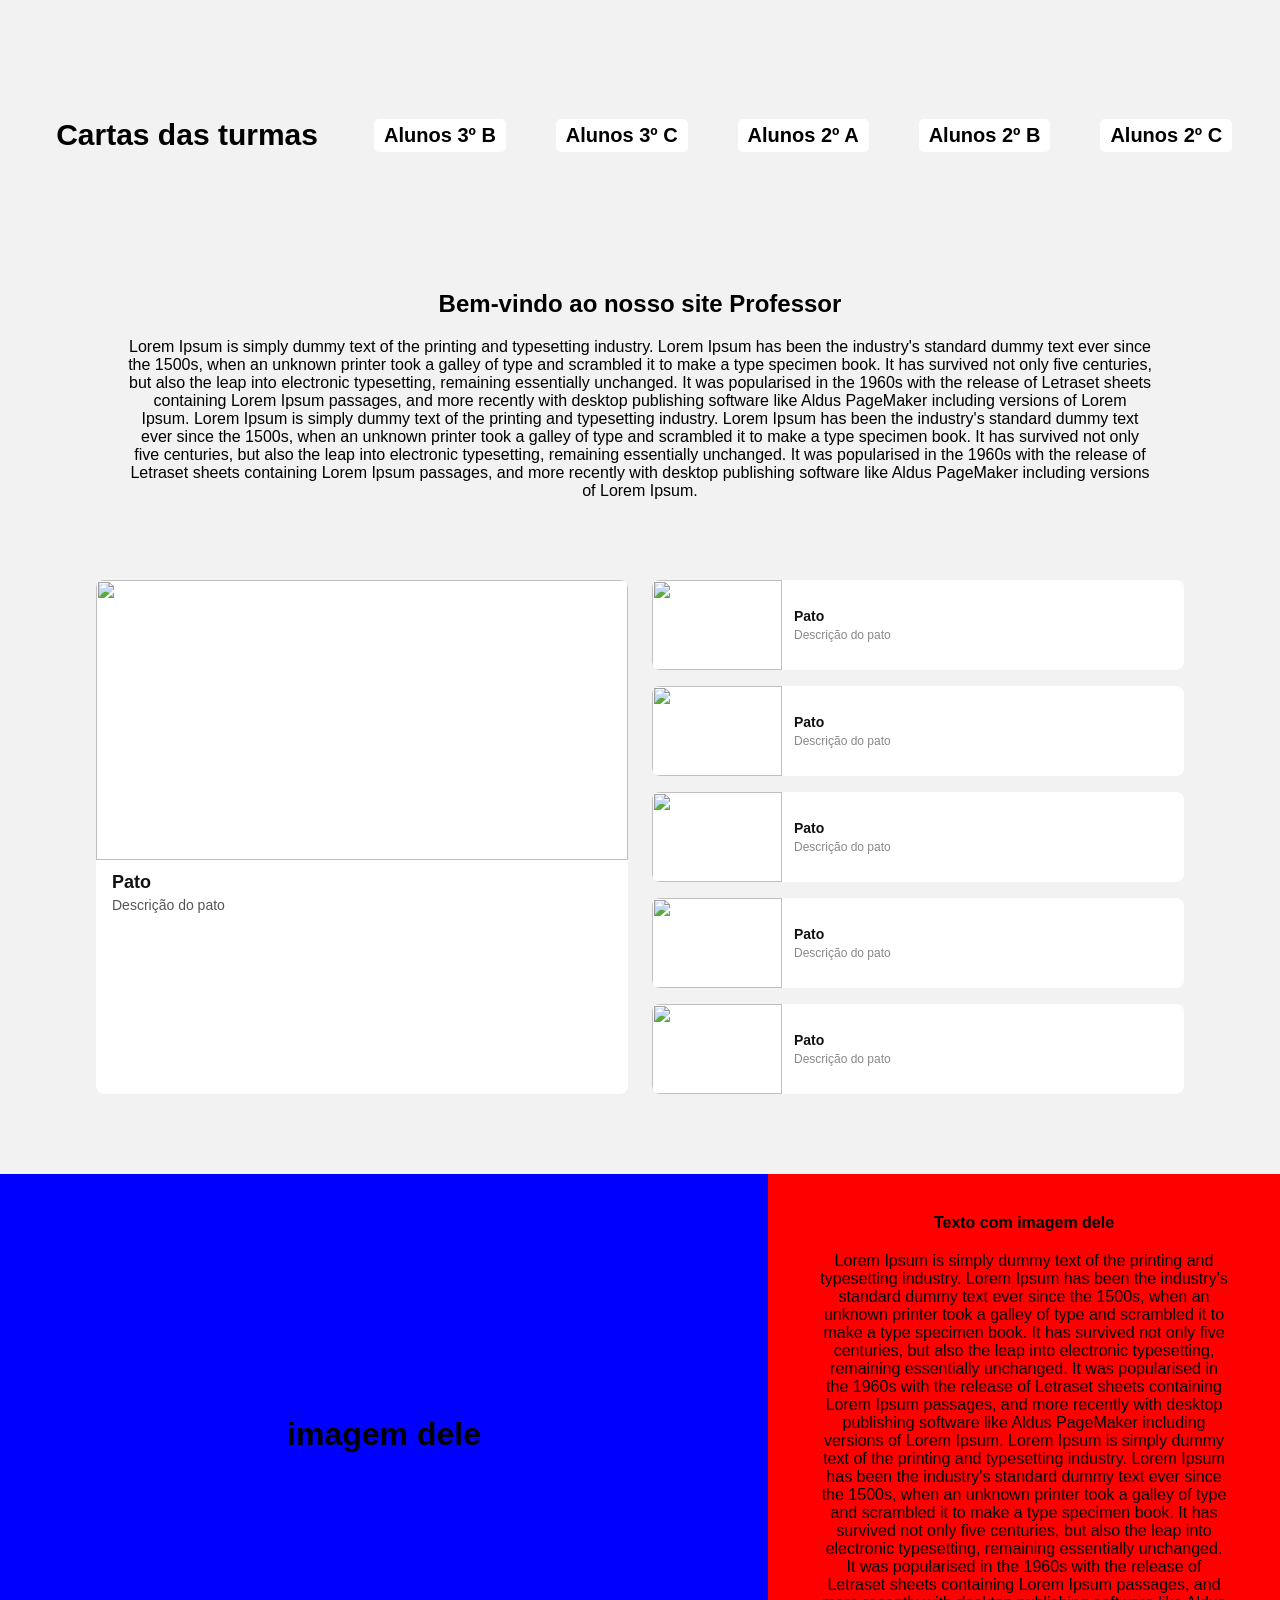
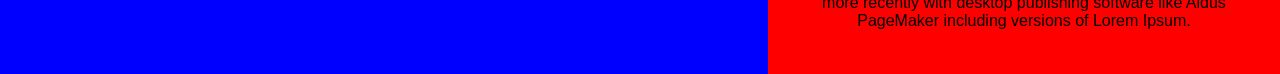
==== index.html @ 697ee1b4 "Add files via upload" ====
<!DOCTYPE html>
<html lang="en">
<head>
    <meta charset="UTF-8">
    <meta name="viewport" content="width=device-width, initial-scale=1.0">
    <title>Para voce Professor</title>
    <script src="https://unpkg.com/@phosphor-icons/web"></script>
    <link rel="stylesheet" href="style.css">
</head>
<body>
    
    <!-- Esse é o header -->
    <header>
        
        <!-- Barra de Navegação -->

        <h2><i class="ph-light ph-envelope"></i>&nbsp;Cartas das turmas&nbsp; <i class="ph-light ph-envelope"></i></h2>
        <nav>
            <ul>
                <li><a href="Cartas/cartas3b.html"><h4>Alunos 3º B</h4></a></li>
                <li><a href="Cartas/cartas3c.html"><h4>Alunos 3º C</h4></a></li>
                <li><a href="Cartas/cartas2a.html"><h4>Alunos 2º A</h4></a></li>
                <li><a href="Cartas/cartas2b.html"><h4>Alunos 2º B</h4></a></li>
                <li><a href="Cartas/cartas2c.html"><h4>Alunos 2º C</a></h4></li>
            </ul>
        </nav>
        
    </header>

    <!-- Seção para texto -->

    <section>
        <h1>Bem-vindo ao nosso site Professor</h1>
        <p>Lorem Ipsum is simply dummy text of the printing and typesetting industry. Lorem Ipsum has been the industry's standard dummy text ever since the 1500s, when an unknown printer took a galley of type and scrambled it to make a type specimen book. It has survived not only five centuries, but also the leap into electronic typesetting, remaining essentially unchanged. It was popularised in the 1960s with the release of Letraset sheets containing Lorem Ipsum passages, and more recently with desktop publishing software like Aldus PageMaker including versions of Lorem Ipsum. Lorem Ipsum is simply dummy text of the printing and typesetting industry. Lorem Ipsum has been the industry's standard dummy text ever since the 1500s, when an unknown printer took a galley of type and scrambled it to make a type specimen book. It has survived not only five centuries, but also the leap into electronic typesetting, remaining essentially unchanged. It was popularised in the 1960s with the release of Letraset sheets containing Lorem Ipsum passages, and more recently with desktop publishing software like Aldus PageMaker including versions of Lorem Ipsum.</p>
    </section>
    
    <!-- Graça que fui fazer e arrumei pra cabeça -->
    
    <div class="alinharsaporra">

        <div class="blocao">

            <div class="bloco">
                <img src="https://blog.polipet.com.br/wp-content/uploads/2024/01/pato.jpeg" alt="">
                <div>
                    <h4>Pato</h4>
                    <p>Descrição do pato</p>
                </div>
            </div>

            <div class="fodase">

                <div class="bloquin">
                    <img src="https://blog.polipet.com.br/wp-content/uploads/2024/01/pato.jpeg" alt="">
                    <div>
                        <h4>Pato</h4>
                        <p>Descrição do pato</p>
                    </div>
                </div>

                <div class="bloquin">
                    <img src="https://blog.polipet.com.br/wp-content/uploads/2024/01/pato.jpeg" alt="">
                    <div>
                        <h4>Pato</h4>
                        <p>Descrição do pato</p>
                    </div>
                </div>

                <div class="bloquin">
                    <img src="https://blog.polipet.com.br/wp-content/uploads/2024/01/pato.jpeg" alt="">
                    <div>
                        <h4>Pato</h4>
                        <p>Descrição do pato</p>
                    </div>
                </div>

                <div class="bloquin">
                    <img src="https://blog.polipet.com.br/wp-content/uploads/2024/01/pato.jpeg" alt="">
                    <div>
                        <h4>Pato</h4>
                        <p>Descrição do pato</p>
                    </div>
                </div>

                <div class="bloquin">
                    <img src="https://blog.polipet.com.br/wp-content/uploads/2024/01/pato.jpeg" alt="">
                    <div>
                        <h4>Pato</h4>
                        <p>Descrição do pato</p>
                    </div>
                </div>

            </div>

        </div>
    </div>

    <div class="metade">

        <div class="metade-direita">
            <h1>imagem dele</h1>
            <img src="" alt="">
        </div>

        <div class="metade-esquerda">
            <h4>Texto com imagem dele</h4>
            <p>Lorem Ipsum is simply dummy text of the printing and typesetting industry. Lorem Ipsum has been the industry's standard dummy text ever since the 1500s, when an unknown printer took a galley of type and scrambled it to make a type specimen book. It has survived not only five centuries, but also the leap into electronic typesetting, remaining essentially unchanged. It was popularised in the 1960s with the release of Letraset sheets containing Lorem Ipsum passages, and more recently with desktop publishing software like Aldus PageMaker including versions of Lorem Ipsum. Lorem Ipsum is simply dummy text of the printing and typesetting industry. Lorem Ipsum has been the industry's standard dummy text ever since the 1500s, when an unknown printer took a galley of type and scrambled it to make a type specimen book. It has survived not only five centuries, but also the leap into electronic typesetting, remaining essentially unchanged. It was popularised in the 1960s with the release of Letraset sheets containing Lorem Ipsum passages, and more recently with desktop publishing software like Aldus PageMaker including versions of Lorem Ipsum.</p>
        </div>

    </div>

</body>
---- style.css ----
* {
    margin: 0;
    padding: 0;
    font-family: 'Lucida Sans', 'Lucida Sans Regular', 'Lucida Grande', 'Lucida Sans Unicode', Geneva, Verdana, sans-serif;
}

body {
    background-color: #f2f2f2;
}

header {
    display: flex;
    justify-content: space-evenly;
    align-items: center;
    height: 30vh;
    font-size: 20px;

}

nav ul {
    display: flex;
    list-style: none;
    gap: 50px;
}

li {
    padding: 5px 10px;
    background-color: white;
    border-radius: 5px;
}

a {
    color: black;
    text-decoration: none;
}

i {
    width: 25px 25px;
}

h1 {
    text-align: center;
    margin-top: 20px;
}

p {
    width: 80%;
    margin: 20px auto;
    text-align: center;
}

.alinharsaporra {
    display: flex;
    justify-content: center;
    align-items: flex-start;
    margin-top: 60px;
    width: 100%;
    padding-bottom: 60px;
}

.blocao {
    display: grid;
    grid-template-columns: 1fr 1fr;
    width: 85%;
    gap: 24px;
    padding: 20px 0;
}

.bloco {
    background-color: white;
    border-radius: 8px;
    overflow: hidden;
    display: flex;
    flex-direction: column;
}

.bloco img {
    width: 100%;
    height: 280px;
    object-fit: cover;
    display: block;
}

.bloco h4 {
    font-size: 18px;
    padding: 12px 16px 4px;
    color: #111;
    text-align: left;
}

.bloco p {
    font-size: 14px;
    color: #555;
    text-align: left;
    width: 100%;
    margin: 0;
    padding: 0 16px 16px;
}

.fodase {
    display: flex;
    flex-direction: column;
    gap: 16px;
}

.bloquin {
    display: flex;
    flex-direction: row;
    align-items: center;
    background-color: white;
    border-radius: 8px;
    overflow: hidden;
}

.bloquin img {
    width: 130px;
    height: 90px;
    object-fit: cover;
    flex-shrink: 0;
    display: block;
}

.bloquin h4 {
    font-size: 14px;
    color: #111;
    text-align: left;
    padding: 0 12px 4px;
}

.bloquin p {
    font-size: 12px;
    color: #888;
    text-align: left;
    width: 100%;
    margin: 0;
    padding: 0 12px;
}

.metade{
    display: flex;
    width: 100%;
    height: 100%;
}

.metade-direita{
    display: flex;
    justify-content: center;
    align-items: center;
    width: 60%;
    height: 500px;
    background-color: blue;
}

.metade-esquerda{
    display: inline;
    justify-content: center;
    align-items: center;
    text-align: center;
    width: 40%;
    height: 500px;
    background-color: red;
}

.metade-esquerda h4{
    margin-top: 40px;
}
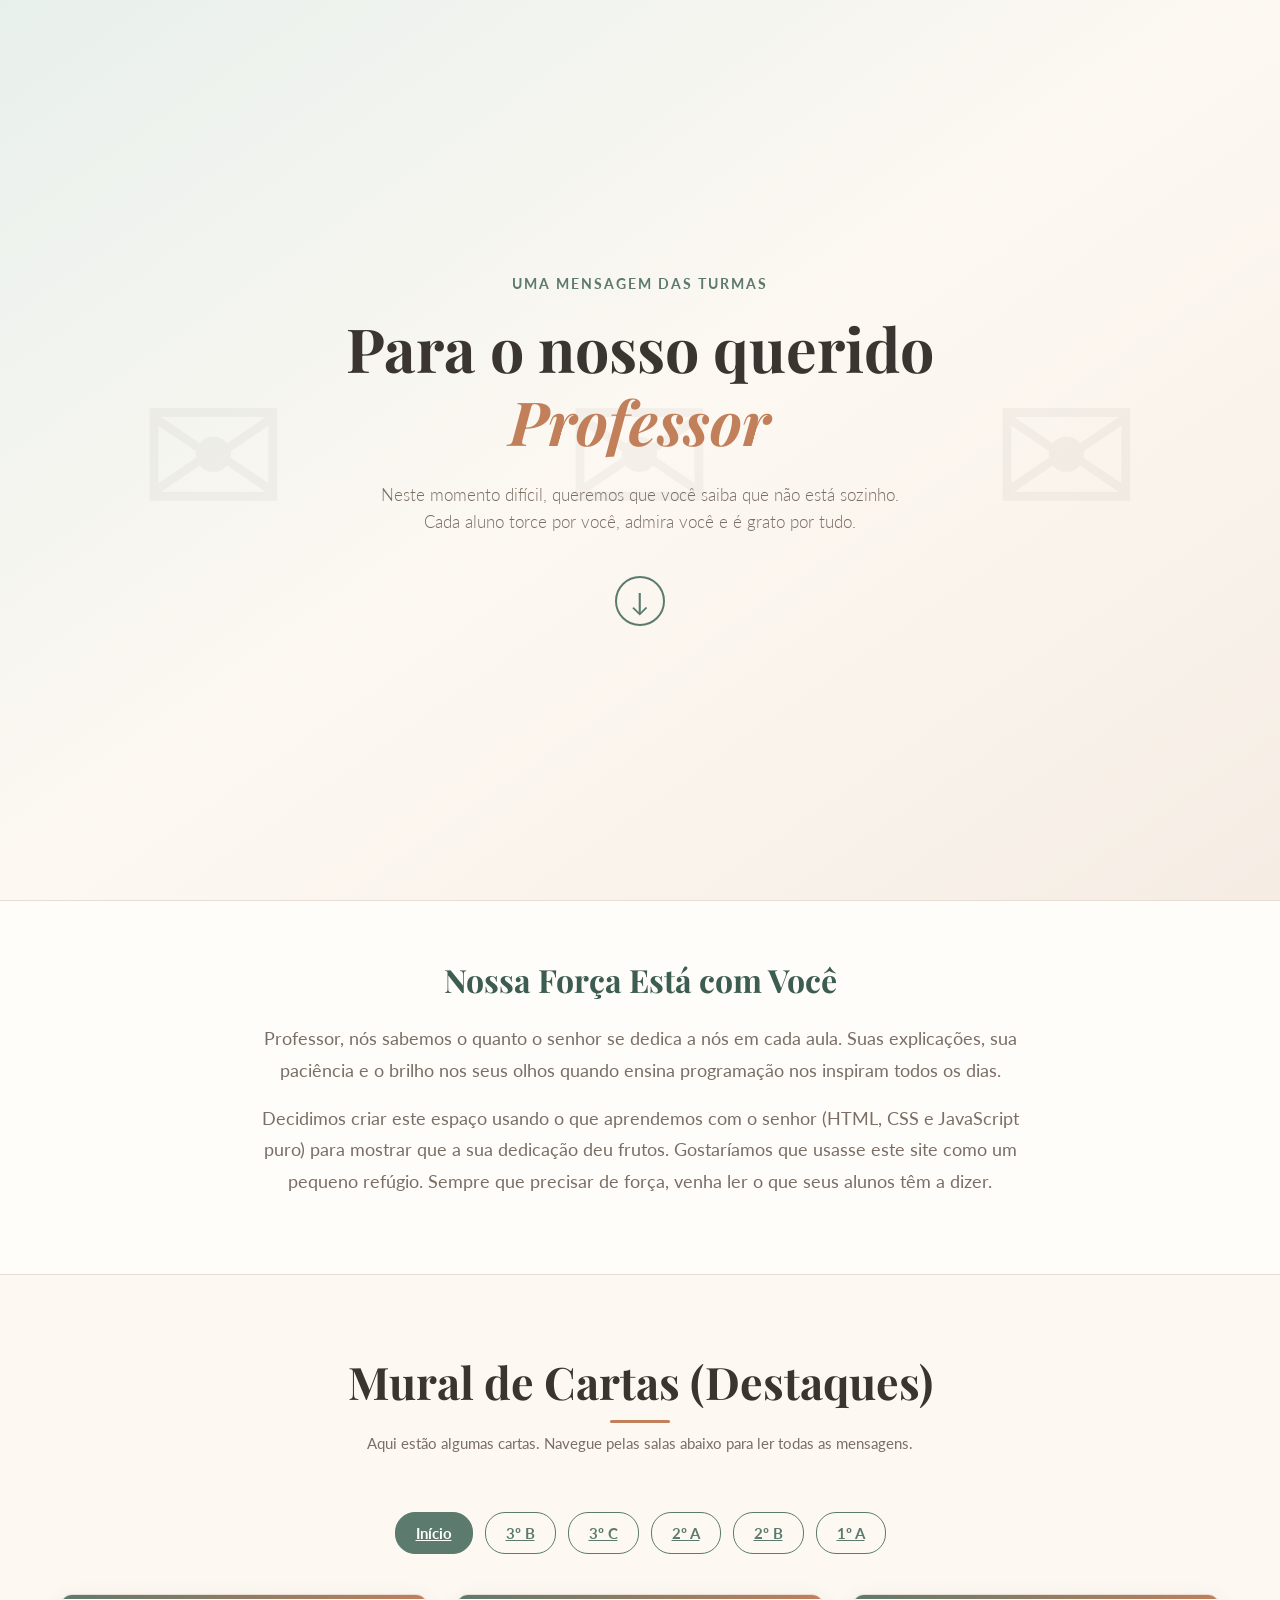
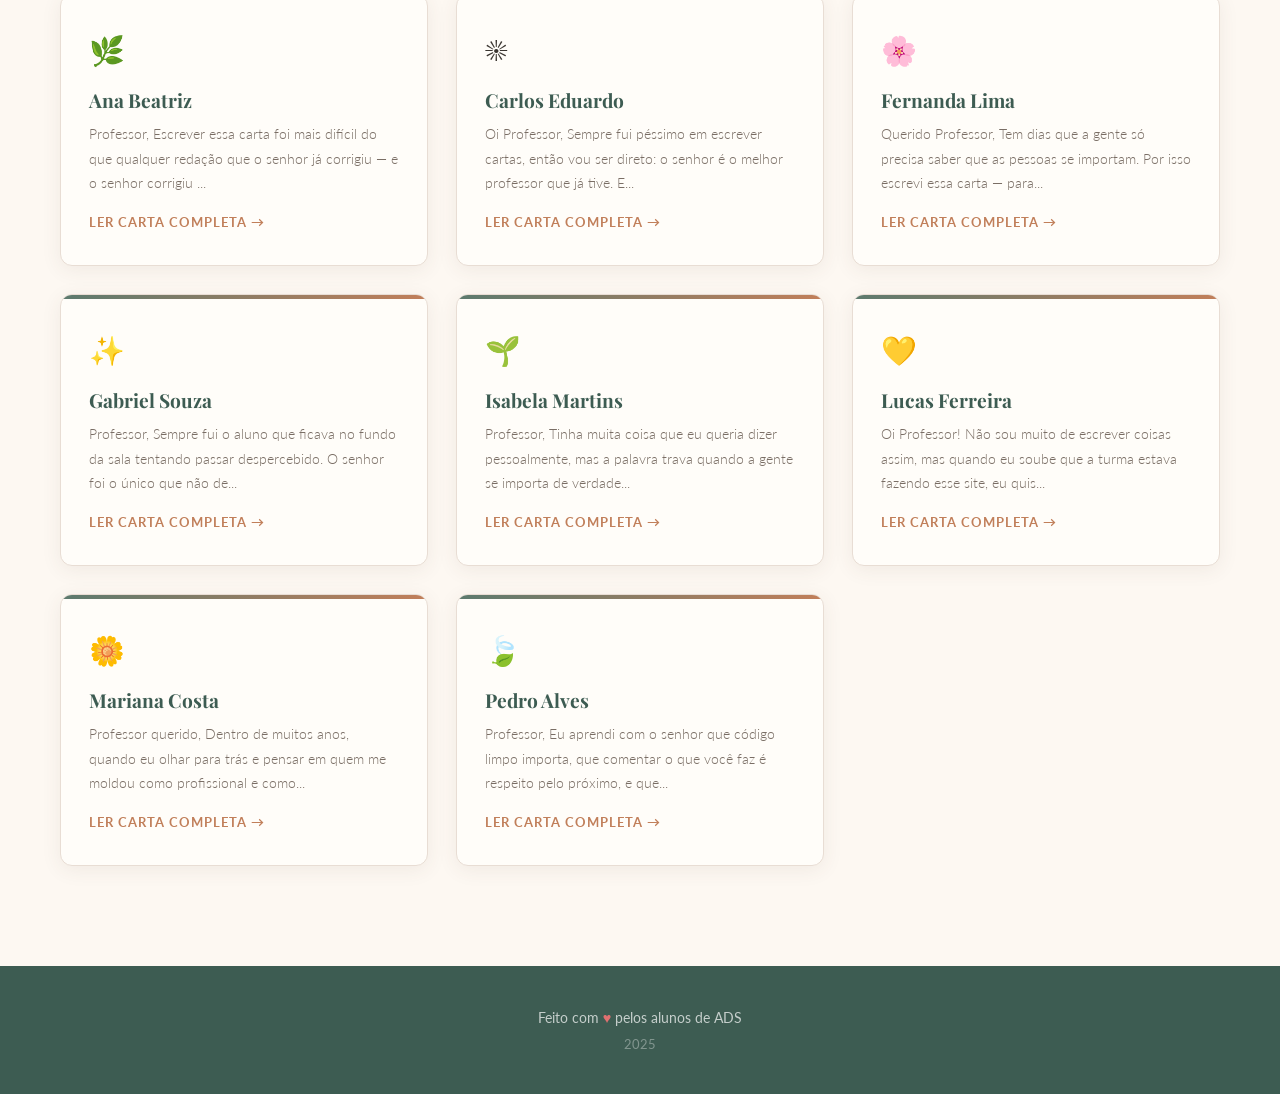
==== commit 2d006dbc: "Add files via upload" ====
--- a/index.html
+++ b/index.html
@@ -1,112 +1,112 @@
 <!DOCTYPE html>
-<html lang="en">
+<html lang="pt-BR">
 <head>
     <meta charset="UTF-8">
+    <!-- Garante que o site funcione bem em celular -->
     <meta name="viewport" content="width=device-width, initial-scale=1.0">
-    <title>Para voce Professor</title>
-    <script src="https://unpkg.com/@phosphor-icons/web"></script>
+    <title>Para o Nosso Professor - Início</title>
+
+    <!-- Importando fontes do Google Fonts: Playfair Display para títulos e Lato para o texto -->
+    <link rel="preconnect" href="https://fonts.googleapis.com">
+    <link href="https://fonts.googleapis.com/css2?family=Playfair+Display:ital,wght@0,700;1,400&family=Lato:wght@300;400;700&display=swap" rel="stylesheet">
+
+    <!-- Nosso arquivo de estilos -->
     <link rel="stylesheet" href="style.css">
 </head>
-<body>
-    
-    <!-- Esse é o header -->
-    <header>
-        
-        <!-- Barra de Navegação -->
+<body data-sala="destaques"> <!-- A tag body avisa ao script que esta é a página de destaques -->
 
-        <h2><i class="ph-light ph-envelope"></i>&nbsp;Cartas das turmas&nbsp; <i class="ph-light ph-envelope"></i></h2>
-        <nav>
-            <ul>
-                <li><a href="Cartas/cartas3b.html"><h4>Alunos 3º B</h4></a></li>
-                <li><a href="Cartas/cartas3c.html"><h4>Alunos 3º C</h4></a></li>
-                <li><a href="Cartas/cartas2a.html"><h4>Alunos 2º A</h4></a></li>
-                <li><a href="Cartas/cartas2b.html"><h4>Alunos 2º B</h4></a></li>
-                <li><a href="Cartas/cartas2c.html"><h4>Alunos 2º C</a></h4></li>
-            </ul>
-        </nav>
-        
+    <!-- ===================== -->
+    <!--   CABEÇALHO (HERO)    -->
+    <!-- ===================== -->
+    <!-- A <header> é a seção de boas-vindas -->
+    <header class="cabecalho-principal">
+
+        <!-- Elemento decorativo de fundo -->
+        <div class="envelopes-decorativos" aria-hidden="true">
+            <span>✉</span>
+            <span>✉</span>
+            <span>✉</span>
+        </div>
+
+        <!-- Conteúdo central do cabeçalho -->
+        <div class="conteudo-cabecalho">
+            <p class="texto-pequeno-topo">Uma mensagem das turmas</p>
+            <h1 class="titulo-principal">Para o nosso querido<br><em>Professor</em></h1>
+            <p class="texto-explicativo">
+                Neste momento difícil, queremos que você saiba que não está sozinho. 
+                Cada aluno torce por você, admira você e é grato por tudo.
+            </p>
+            <a href="#secao-das-cartas" class="seta-rolagem" aria-label="Ver as cartas">↓</a>
+        </div>
+
     </header>
 
-    <!-- Seção para texto -->
+    <!-- ===================== -->
+    <!--  MENSAGEM DE APOIO    -->
+    <!-- ===================== -->
+    <!-- Nova seção em HTML puro para adicionar mais conteúdo legível sem JS -->
+    <section class="sessao-mensagem-apoio">
+        <div class="texto-sessao-mensagem-apoio">
+            <h2>Nossa Força Está com Você</h2>
+            <p>Professor, nós sabemos o quanto o senhor se dedica a nós em cada aula. Suas explicações, sua paciência e o brilho nos seus olhos quando ensina programação nos inspiram todos os dias.</p>
+            <p>Decidimos criar este espaço usando o que aprendemos com o senhor (HTML, CSS e JavaScript puro) para mostrar que a sua dedicação deu frutos. Gostaríamos que usasse este site como um pequeno refúgio. Sempre que precisar de força, venha ler o que seus alunos têm a dizer.</p>
+        </div>
+    </section>
 
-    <section>
-        <h1>Bem-vindo ao nosso site Professor</h1>
-        <p>Lorem Ipsum is simply dummy text of the printing and typesetting industry. Lorem Ipsum has been the industry's standard dummy text ever since the 1500s, when an unknown printer took a galley of type and scrambled it to make a type specimen book. It has survived not only five centuries, but also the leap into electronic typesetting, remaining essentially unchanged. It was popularised in the 1960s with the release of Letraset sheets containing Lorem Ipsum passages, and more recently with desktop publishing software like Aldus PageMaker including versions of Lorem Ipsum. Lorem Ipsum is simply dummy text of the printing and typesetting industry. Lorem Ipsum has been the industry's standard dummy text ever since the 1500s, when an unknown printer took a galley of type and scrambled it to make a type specimen book. It has survived not only five centuries, but also the leap into electronic typesetting, remaining essentially unchanged. It was popularised in the 1960s with the release of Letraset sheets containing Lorem Ipsum passages, and more recently with desktop publishing software like Aldus PageMaker including versions of Lorem Ipsum.</p>
-    </section>
-    
-    <!-- Graça que fui fazer e arrumei pra cabeça -->
-    
-    <div class="alinharsaporra">
+    <!-- ===================== -->
+    <!--   MURAL DE CARTAS     -->
+    <!-- ===================== -->
+    <main id="secao-das-cartas" class="secao-das-cartas">
 
-        <div class="blocao">
+        <div class="topo-das-cartas">
+            <h2 class="titulo-das-cartas">Mural de Cartas (Destaques)</h2>
+            <p class="subtitulo-das-cartas">Aqui estão algumas cartas. Navegue pelas salas abaixo para ler todas as mensagens.</p>
+        </div>
 
-            <div class="bloco">
-                <img src="https://blog.polipet.com.br/wp-content/uploads/2024/01/pato.jpeg" alt="">
-                <div>
-                    <h4>Pato</h4>
-                    <p>Descrição do pato</p>
-                </div>
-            </div>
+        <!-- ===================== -->
+        <!--  NAVEGAÇÃO POR SALAS  -->
+        <!-- ===================== -->
+        <!-- Usamos a tag semântica <nav> e criamos links reais para as páginas de cada subcategoria -->
+        <nav class="menu-de-salas" aria-label="Navegação de salas">
+            <a href="index.html" class="botao-sala ativo">Início</a>
+            <a href="salas/sala-3b.html" class="botao-sala">3º B</a>
+            <a href="salas/sala-3c.html" class="botao-sala">3º C</a>
+            <a href="salas/sala-2a.html" class="botao-sala">2º A</a>
+            <a href="salas/sala-2b.html" class="botao-sala">2º B</a>
+            <a href="salas/sala-1a.html" class="botao-sala">1º A</a>
+        </nav>
 
-            <div class="fodase">
+        <!-- Container onde o JavaScript vai colocar os cartao-alunos -->
+        <div id="container-cartas" class="grade-de-cartas"></div>
 
-                <div class="bloquin">
-                    <img src="https://blog.polipet.com.br/wp-content/uploads/2024/01/pato.jpeg" alt="">
-                    <div>
-                        <h4>Pato</h4>
-                        <p>Descrição do pato</p>
-                    </div>
-                </div>
+    </main>
 
-                <div class="bloquin">
-                    <img src="https://blog.polipet.com.br/wp-content/uploads/2024/01/pato.jpeg" alt="">
-                    <div>
-                        <h4>Pato</h4>
-                        <p>Descrição do pato</p>
-                    </div>
-                </div>
+    <!-- ===================== -->
+    <!--       RODAPÉ          -->
+    <!-- ===================== -->
+    <footer class="rodape-pagina">
+        <p>Feito com <span class="coracao">♥</span> pelos alunos de ADS</p>
+        <p class="ano-rodape-pagina">2025</p>
+    </footer>
 
-                <div class="bloquin">
-                    <img src="https://blog.polipet.com.br/wp-content/uploads/2024/01/pato.jpeg" alt="">
-                    <div>
-                        <h4>Pato</h4>
-                        <p>Descrição do pato</p>
-                    </div>
-                </div>
-
-                <div class="bloquin">
-                    <img src="https://blog.polipet.com.br/wp-content/uploads/2024/01/pato.jpeg" alt="">
-                    <div>
-                        <h4>Pato</h4>
-                        <p>Descrição do pato</p>
-                    </div>
-                </div>
-
-                <div class="bloquin">
-                    <img src="https://blog.polipet.com.br/wp-content/uploads/2024/01/pato.jpeg" alt="">
-                    <div>
-                        <h4>Pato</h4>
-                        <p>Descrição do pato</p>
-                    </div>
-                </div>
-
-            </div>
-
+    <!-- ===================== -->
+    <!--   MODAL (CARTA ABERTA) -->
+    <!-- ===================== -->
+    <div id="fundo-escuro-janela" class="fundo-escuro-janela oculto">
+        <div class="janela-da-carta">
+            <button id="btn-fechar-modal" class="botao-fechar-janela" aria-label="Fechar carta">✕</button>
+            <span class="icone-da-janela">✉️</span>
+            <h2 id="modal-nome" class="nome-na-janela"></h2>
+            <p class="subtitulo-na-janela">Carta para o Professor</p>
+            <hr class="linha-divisoria">
+            <p id="modal-texto" class="texto-completo-janela"></p>
+            <p id="modal-sala" class="etiqueta-de-sala"></p>
         </div>
     </div>
 
-    <div class="metade">
+    <!-- Scripts da aplicação -->
+    <script src="dados.js"></script>
+    <script src="script.js"></script>
 
-        <div class="metade-direita">
-            <h1>imagem dele</h1>
-            <img src="" alt="">
-        </div>
-
-        <div class="metade-esquerda">
-            <h4>Texto com imagem dele</h4>
-            <p>Lorem Ipsum is simply dummy text of the printing and typesetting industry. Lorem Ipsum has been the industry's standard dummy text ever since the 1500s, when an unknown printer took a galley of type and scrambled it to make a type specimen book. It has survived not only five centuries, but also the leap into electronic typesetting, remaining essentially unchanged. It was popularised in the 1960s with the release of Letraset sheets containing Lorem Ipsum passages, and more recently with desktop publishing software like Aldus PageMaker including versions of Lorem Ipsum. Lorem Ipsum is simply dummy text of the printing and typesetting industry. Lorem Ipsum has been the industry's standard dummy text ever since the 1500s, when an unknown printer took a galley of type and scrambled it to make a type specimen book. It has survived not only five centuries, but also the leap into electronic typesetting, remaining essentially unchanged. It was popularised in the 1960s with the release of Letraset sheets containing Lorem Ipsum passages, and more recently with desktop publishing software like Aldus PageMaker including versions of Lorem Ipsum.</p>
-        </div>
-
-    </div>
-
-</body>+</body>
+</html>
--- a/style.css
+++ b/style.css
@@ -1,166 +1,575 @@
-* {
+/* =====================================================
+   STYLE.CSS — Estilos do site "Para o nosso Professor"
+   =====================================================
+   
+   Organização:
+   1. Variáveis e Reset
+   2. Tipografia global
+   3. Hero (Cabeçalho)
+   4. Mural (Grid de Cards)
+   5. Card individual
+   6. Modal (carta aberta)
+   7. Rodapé
+   8. Responsividade (Mobile)
+===================================================== */
+
+
+/* ─────────────────────────────────────────────
+   1. VARIÁVEIS E RESET
+   
+   Variáveis CSS (--nome) são como "apelidos" para valores.
+   Se quiserem mudar a cor principal do site, basta mudar
+   aqui em um lugar só, e todo o site atualiza!
+───────────────────────────────────────────────*/
+:root {
+    /* Paleta de cores — tons cálidos e acolhedores */
+    --cor-fundo:        #fdf8f2;   /* bege muito claro, como papel velho */
+    --cor-fundo-alt:    #fff9f0;   /* variação levemente mais clara */
+    --cor-primaria:     #5c7a6e;   /* verde-cinza tranquilo */
+    --cor-primaria-esc: #3d5c52;   /* versão mais escura do verde */
+    --cor-destaque:     #c17f5a;   /* terracota suave para detalhes */
+    --cor-cartao-aluno-bg:      #fffdf9;   /* branco levemente creme para os cartao-alunos */
+    --cor-texto:        #3a3530;   /* quase-preto, mais suave que #000 */
+    --cor-texto-leve:   #7a6e65;   /* cinza-acastanhado para textos secundários */
+    --cor-borda:        #e8ddd4;   /* bege para bordas discretas */
+
+    /* Tipografia */
+    --fonte-titulo: 'Playfair Display', Georgia, serif;   /* para h1, h2 etc. */
+    --fonte-corpo:  'Lato', 'Helvetica Neue', sans-serif; /* para parágrafos */
+
+    /* Espaçamentos e formas */
+    --raio-borda: 12px;  /* arredondamento dos cartao-alunos */
+    --sombra-cartao-aluno: 0 4px 20px rgba(90, 70, 50, 0.08); /* sombra suave */
+    --sombra-hover: 0 8px 30px rgba(90, 70, 50, 0.16); /* sombra ao passar o mouse */
+}
+
+/* Reset básico: remove margens e paddings padrões do navegador */
+*, *::before, *::after {
     margin: 0;
     padding: 0;
-    font-family: 'Lucida Sans', 'Lucida Sans Regular', 'Lucida Grande', 'Lucida Sans Unicode', Geneva, Verdana, sans-serif;
-}
-
+    box-sizing: border-box; /* faz largura/altura incluir padding e borda */
+}
+
+/* Rolagem suave ao clicar na seta "↓" do cabecalho-principal */
+html {
+    scroll-behavior: smooth;
+}
+
+
+/* ─────────────────────────────────────────────
+   2. TIPOGRAFIA GLOBAL
+───────────────────────────────────────────────*/
 body {
-    background-color: #f2f2f2;
-}
-
-header {
-    display: flex;
-    justify-content: space-evenly;
-    align-items: center;
-    height: 30vh;
-    font-size: 20px;
-
-}
-
-nav ul {
-    display: flex;
-    list-style: none;
-    gap: 50px;
-}
-
-li {
-    padding: 5px 10px;
-    background-color: white;
-    border-radius: 5px;
-}
-
-a {
-    color: black;
-    text-decoration: none;
-}
-
-i {
-    width: 25px 25px;
-}
-
-h1 {
-    text-align: center;
-    margin-top: 20px;
-}
-
-p {
-    width: 80%;
-    margin: 20px auto;
-    text-align: center;
-}
-
-.alinharsaporra {
-    display: flex;
-    justify-content: center;
-    align-items: flex-start;
-    margin-top: 60px;
-    width: 100%;
-    padding-bottom: 60px;
-}
-
-.blocao {
-    display: grid;
-    grid-template-columns: 1fr 1fr;
-    width: 85%;
-    gap: 24px;
-    padding: 20px 0;
-}
-
-.bloco {
-    background-color: white;
-    border-radius: 8px;
-    overflow: hidden;
-    display: flex;
-    flex-direction: column;
-}
-
-.bloco img {
-    width: 100%;
-    height: 280px;
-    object-fit: cover;
-    display: block;
-}
-
-.bloco h4 {
-    font-size: 18px;
-    padding: 12px 16px 4px;
-    color: #111;
-    text-align: left;
-}
-
-.bloco p {
-    font-size: 14px;
-    color: #555;
-    text-align: left;
-    width: 100%;
-    margin: 0;
-    padding: 0 16px 16px;
-}
-
-.fodase {
-    display: flex;
-    flex-direction: column;
-    gap: 16px;
-}
-
-.bloquin {
-    display: flex;
-    flex-direction: row;
-    align-items: center;
-    background-color: white;
-    border-radius: 8px;
-    overflow: hidden;
-}
-
-.bloquin img {
-    width: 130px;
-    height: 90px;
-    object-fit: cover;
-    flex-shrink: 0;
-    display: block;
-}
-
-.bloquin h4 {
-    font-size: 14px;
-    color: #111;
-    text-align: left;
-    padding: 0 12px 4px;
-}
-
-.bloquin p {
-    font-size: 12px;
-    color: #888;
-    text-align: left;
-    width: 100%;
-    margin: 0;
-    padding: 0 12px;
-}
-
-.metade{
-    display: flex;
-    width: 100%;
-    height: 100%;
-}
-
-.metade-direita{
+    font-family: var(--fonte-corpo);
+    background-color: var(--cor-fundo);
+    color: var(--cor-texto);
+    /* line-height: 1.6 melhora muito a legibilidade do texto */
+    line-height: 1.6;
+}
+
+h1, h2, h3 {
+    font-family: var(--fonte-titulo);
+    line-height: 1.2;
+}
+
+
+/* ─────────────────────────────────────────────
+   3. HERO (CABEÇALHO)
+   
+   A seção de boas-vindas ocupa a tela inteira.
+   Usamos min-height: 100vh para isso (vh = viewport height).
+───────────────────────────────────────────────*/
+.cabecalho-principal {
+    position: relative;    /* necessário para posicionar o .envelopes-decorativos */
+    min-height: 100vh;     /* 100% da altura da tela */
     display: flex;
     justify-content: center;
     align-items: center;
-    width: 60%;
-    height: 500px;
-    background-color: blue;
-}
-
-.metade-esquerda{
-    display: inline;
+    text-align: center;
+    padding: 40px 20px;
+
+    /* Gradiente diagonal como fundo — mistura entre dois tons cálidos */
+    background: linear-gradient(
+        145deg,
+        #e8f0ec 0%,      /* verde muito pálido */
+        var(--cor-fundo) 50%,
+        #f5ede4 100%     /* salmão muito pálido */
+    );
+
+    overflow: hidden; /* impede que os envelopes decorativos ultrapassem a seção */
+}
+
+/* Envelopes decorativos de fundo — puro CSS, só visual */
+.envelopes-decorativos {
+    position: absolute; /* "flutua" sobre o fundo */
+    inset: 0;           /* ocupa toda a área do .cabecalho-principal */
+    pointer-events: none; /* cliques passam através dele, não interferem */
+    display: flex;
+    justify-content: space-around;
+    align-items: center;
+    font-size: 180px;
+    opacity: 0.04;       /* quase invisível, só uma textura */
+    user-select: none;
+}
+
+/* Conteúdo central */
+.conteudo-cabecalho {
+    max-width: 680px; /* limita a largura para melhor leitura */
+    /* Animação de entrada — aparece suavemente ao carregar a página */
+    animation: surgir 1s ease-out forwards;
+}
+
+@keyframes surgir {
+    from {
+        opacity: 0;
+        transform: translateY(24px); /* começa um pouco abaixo */
+    }
+    to {
+        opacity: 1;
+        transform: translateY(0);
+    }
+}
+
+.texto-pequeno-topo {
+    font-size: 0.85rem;
+    letter-spacing: 0.15em; /* espaçamento entre letras — efeito elegante */
+    text-transform: uppercase;
+    color: var(--cor-primaria);
+    margin-bottom: 16px;
+    font-weight: 700;
+}
+
+.titulo-principal {
+    font-size: clamp(2.2rem, 6vw, 3.8rem); /* tamanho responsivo automático! */
+    color: var(--cor-texto);
+    margin-bottom: 24px;
+}
+
+/* A tag <em> dentro do título fica em itálico com cor de destaque */
+.titulo-principal em {
+    color: var(--cor-destaque);
+    font-style: italic;
+}
+
+.texto-explicativo {
+    font-size: 1.05rem;
+    color: var(--cor-texto-leve);
+    max-width: 540px;
+    margin: 0 auto 40px;
+    font-weight: 300;
+}
+
+/* Seta que convida a rolar a página */
+.seta-rolagem {
+    display: inline-block;
+    color: var(--cor-primaria);
+    font-size: 1.6rem;
+    text-decoration: none;
+    border: 2px solid var(--cor-primaria);
+    width: 50px;
+    height: 50px;
+    border-radius: 50%; /* torna o elemento circular */
+    line-height: 46px;
+    transition: all 0.3s ease; /* animação suave no hover */
+
+    /* Animação de vai-e-vem para chamar atenção */
+    animation: pular 2s ease-in-out infinite;
+}
+
+.seta-rolagem:hover {
+    background-color: var(--cor-primaria);
+    color: white;
+}
+
+@keyframes pular {
+    0%, 100% { transform: translateY(0); }
+    50%       { transform: translateY(-8px); }
+}
+
+
+/* ─────────────────────────────────────────────
+   3.5. MENSAGEM DE APOIO
+   
+   Uma seção em destaque após o cabeçalho.
+───────────────────────────────────────────────*/
+.sessao-mensagem-apoio {
+    background-color: var(--cor-cartao-aluno-bg);
+    padding: 60px 20px;
+    border-top: 1px solid var(--cor-borda);
+    border-bottom: 1px solid var(--cor-borda);
+}
+
+.texto-sessao-mensagem-apoio {
+    max-width: 800px;
+    margin: 0 auto;
+    text-align: center;
+}
+
+.texto-sessao-mensagem-apoio h2 {
+    color: var(--cor-primaria-esc);
+    margin-bottom: 24px;
+    font-size: 2rem;
+}
+
+.texto-sessao-mensagem-apoio p {
+    color: var(--cor-texto-leve);
+    font-size: 1.1rem;
+    margin-bottom: 16px;
+    line-height: 1.8;
+}
+
+/* ─────────────────────────────────────────────
+   4. MURAL — SEÇÃO DE CARDS
+───────────────────────────────────────────────*/
+.secao-das-cartas {
+    padding: 80px 20px 100px;
+    max-width: 1200px;  /* largura máxima para telas grandes */
+    margin: 0 auto;     /* centraliza o bloco horizontalmente */
+}
+
+.topo-das-cartas {
+    text-align: center;
+    margin-bottom: 56px;
+}
+
+.titulo-das-cartas {
+    font-size: clamp(1.8rem, 4vw, 2.8rem);
+    color: var(--cor-texto);
+    margin-bottom: 8px;
+}
+
+/* Detalhe decorativo abaixo do título do secao-das-cartas */
+.titulo-das-cartas::after {
+    content: '';      /* cria um pseudo-elemento sem texto */
+    display: block;
+    width: 60px;
+    height: 3px;
+    background: var(--cor-destaque);
+    margin: 12px auto 0;
+    border-radius: 2px;
+}
+
+.subtitulo-das-cartas {
+    color: var(--cor-texto-leve);
+    font-size: 0.95rem;
+}
+
+/* 
+   NAVEGAÇÃO / FILTROS DE SALA
+*/
+.menu-de-salas {
+    display: flex;
+    flex-wrap: wrap;
+    justify-content: center;
+    gap: 12px;
+    margin-bottom: 40px;
+}
+
+.botao-sala {
+    background-color: transparent;
+    border: 1px solid var(--cor-primaria);
+    color: var(--cor-primaria);
+    padding: 8px 20px;
+    border-radius: 20px;
+    font-size: 0.95rem;
+    font-weight: bold;
+    cursor: pointer;
+    transition: all 0.3s ease;
+    font-family: var(--fonte-corpo);
+}
+
+.botao-sala:hover,
+.botao-sala.ativo {
+    background-color: var(--cor-primaria);
+    color: white;
+}
+
+/* 
+   CSS GRID — o coração do nosso layout de cartao-alunos!
+   repeat(auto-fill, minmax(280px, 1fr)) significa:
+   - Crie quantas colunas couberem na tela
+   - Cada coluna tem mínimo de 280px e máximo de 1fr (espaço igual)
+   Resultado: o grid se adapta automaticamente a qualquer tela!
+*/
+.grade-de-cartas {
+    display: grid;
+    grid-template-columns: repeat(auto-fill, minmax(280px, 1fr));
+    gap: 28px; /* espaçamento entre os cartao-alunos */
+}
+
+
+/* ─────────────────────────────────────────────
+   5. CARD INDIVIDUAL
+   
+   Cada cartao-aluno é um "bilhete" com o nome e o início da carta.
+   Clicar nele abre o modal com a mensagem completa.
+───────────────────────────────────────────────*/
+.cartao-aluno {
+    background-color: var(--cor-cartao-aluno-bg);
+    border-radius: var(--raio-borda);
+    border: 1px solid var(--cor-borda);
+    box-shadow: var(--sombra-cartao-aluno);
+    padding: 32px 28px;
+    cursor: pointer; /* o cursor vira "mãozinha" — sinaliza que é clicável */
+    position: relative;
+    overflow: hidden;
+
+    /* transition: faz a animação do hover ser suave */
+    transition: transform 0.3s ease, box-shadow 0.3s ease;
+
+    /* Animação de entrada dos cartao-alunos — aparecem em sequência */
+    animation: entrarCard 0.5s ease-out backwards;
+}
+
+/* Faixa colorida no topo de cada cartao-aluno (elemento decorativo) */
+.cartao-aluno::before {
+    content: '';
+    position: absolute;
+    top: 0;
+    left: 0;
+    right: 0;
+    height: 4px;
+    background: linear-gradient(90deg, var(--cor-primaria), var(--cor-destaque));
+}
+
+/* 
+   EFEITO HOVER — ao passar o mouse sobre o cartao-aluno:
+   - Ele sobe um pouquinho (translateY negativo = subir)
+   - A sombra fica mais pronunciada, dando sensação de elevação
+*/
+.cartao-aluno:hover {
+    transform: translateY(-6px);
+    box-shadow: var(--sombra-hover);
+}
+
+.icone-do-cartao {
+    font-size: 1.8rem;
+    margin-bottom: 16px;
+    display: block;
+}
+
+.nome-no-cartao {
+    font-family: var(--fonte-titulo);
+    font-size: 1.2rem;
+    color: var(--cor-primaria-esc);
+    margin-bottom: 10px;
+}
+
+/* Trecho da carta — limitado a 3 linhas com "..." no final */
+.resumo-do-cartao {
+    font-size: 0.9rem;
+    color: var(--cor-texto-leve);
+    font-weight: 300;
+
+    /* Essas 3 linhas juntas criam o efeito de "..." em 3 linhas */
+    display: -webkit-box;
+    -webkit-line-clamp: 3;
+    -webkit-box-orient: vertical;
+    overflow: hidden;
+    line-height: 1.7;
+}
+
+.link-ver-mais {
+    display: inline-block;
+    margin-top: 16px;
+    font-size: 0.8rem;
+    font-weight: 700;
+    letter-spacing: 0.08em;
+    text-transform: uppercase;
+    color: var(--cor-destaque);
+}
+
+@keyframes entrarCard {
+    from {
+        opacity: 0;
+        transform: translateY(20px);
+    }
+    to {
+        opacity: 1;
+        transform: translateY(0);
+    }
+}
+
+
+/* ─────────────────────────────────────────────
+   6. MODAL — CARTA ABERTA
+   
+   O modal é uma "janela" que aparece sobre o conteúdo
+   quando o professor clica em um cartao-aluno.
+───────────────────────────────────────────────*/
+
+/* Fundo escurecido atrás do modal */
+.fundo-escuro-janela {
+    position: fixed;    /* fica fixo mesmo ao rolar a página */
+    inset: 0;           /* ocupa a tela toda: top/right/bottom/left = 0 */
+    background-color: rgba(58, 53, 48, 0.6); /* preto transparente */
+    display: flex;
     justify-content: center;
     align-items: center;
+    padding: 20px;
+    z-index: 100;       /* fica na frente de tudo */
+    animation: fadeIn 0.25s ease;
+    /* O backdrop-filter desfoca o fundo — efeito moderno */
+    backdrop-filter: blur(4px);
+}
+
+/* A janela em si */
+.janela-da-carta {
+    background: var(--cor-cartao-aluno-bg);
+    border-radius: var(--raio-borda);
+    padding: 48px 40px;
+    max-width: 600px;
+    width: 100%;
+    max-height: 85vh;   /* altura máxima de 85% da tela */
+    overflow-y: auto;   /* adiciona scroll se o texto for muito longo */
+    position: relative;
+    animation: surgirModal 0.3s ease;
+    box-shadow: 0 20px 60px rgba(0,0,0,0.2);
+}
+
+.janela-da-carta::before {
+    content: '';
+    position: absolute;
+    top: 0;
+    left: 0;
+    right: 0;
+    height: 5px;
+    background: linear-gradient(90deg, var(--cor-primaria), var(--cor-destaque));
+    border-radius: var(--raio-borda) var(--raio-borda) 0 0;
+}
+
+.botao-fechar-janela {
+    position: absolute;
+    top: 16px;
+    right: 16px;
+    background: none;
+    border: none;
+    font-size: 1.4rem;
+    cursor: pointer;
+    color: var(--cor-texto-leve);
+    line-height: 1;
+    padding: 4px 8px;
+    border-radius: 4px;
+    transition: color 0.2s, background 0.2s;
+}
+
+.botao-fechar-janela:hover {
+    color: var(--cor-texto);
+    background: var(--cor-borda);
+}
+
+.icone-da-janela {
+    font-size: 2.5rem;
+    display: block;
+    margin-bottom: 16px;
+}
+
+.nome-na-janela {
+    font-family: var(--fonte-titulo);
+    font-size: 1.8rem;
+    color: var(--cor-primaria-esc);
+    margin-bottom: 8px;
+}
+
+.subtitulo-na-janela {
+    font-size: 0.8rem;
+    color: var(--cor-destaque);
+    font-weight: 700;
+    letter-spacing: 0.12em;
+    text-transform: uppercase;
+    margin-bottom: 28px;
+}
+
+.linha-divisoria {
+    border: none;
+    border-top: 1px solid var(--cor-borda);
+    margin-bottom: 28px;
+}
+
+.texto-completo-janela {
+    font-size: 1rem;
+    color: var(--cor-texto);
+    line-height: 1.85;    /* bastante espaçado para facilitar a leitura */
+    white-space: pre-line; /* respeita quebras de linha (\n) do texto */
+    margin-bottom: 24px;
+}
+
+.etiqueta-de-sala {
+    display: inline-block;
+    background-color: var(--cor-fundo);
+    border: 1px solid var(--cor-borda);
+    color: var(--cor-texto-leve);
+    padding: 4px 12px;
+    border-radius: 12px;
+    font-size: 0.85rem;
+    font-weight: bold;
+}
+
+@keyframes fadeIn {
+    from { opacity: 0; }
+    to   { opacity: 1; }
+}
+
+@keyframes surgirModal {
+    from {
+        opacity: 0;
+        transform: scale(0.94) translateY(20px);
+    }
+    to {
+        opacity: 1;
+        transform: scale(1) translateY(0);
+    }
+}
+
+/* Classe auxiliar usada pelo JS para esconder o modal */
+.oculto {
+    display: none;
+}
+
+
+/* ─────────────────────────────────────────────
+   7. RODAPÉ
+───────────────────────────────────────────────*/
+.rodape-pagina {
     text-align: center;
-    width: 40%;
-    height: 500px;
-    background-color: red;
-}
-
-.metade-esquerda h4{
-    margin-top: 40px;
-}+    padding: 40px 20px;
+    background-color: var(--cor-primaria-esc);
+    color: rgba(255, 255, 255, 0.7);
+    font-size: 0.9rem;
+}
+
+.coracao {
+    color: #e07070; /* vermelho rosado para o coração ♥ */
+}
+
+.ano-rodape-pagina {
+    margin-top: 4px;
+    font-size: 0.8rem;
+    opacity: 0.5;
+}
+
+
+/* ─────────────────────────────────────────────
+   8. RESPONSIVIDADE (MOBILE)
+   
+   @media queries permitem aplicar estilos
+   somente em determinados tamanhos de tela.
+   "max-width: 600px" = "em telas menores que 600px"
+───────────────────────────────────────────────*/
+@media (max-width: 600px) {
+
+    /* Em celular, o cabecalho-principal fica um pouco menor */
+    .cabecalho-principal {
+        min-height: 90vh;
+    }
+
+    /* O grid vira uma coluna só em celular */
+    .grade-de-cartas {
+        grid-template-columns: 1fr;
+    }
+
+    /* O modal ocupa mais espaço em telas pequenas */
+    .janela-da-carta {
+        padding: 36px 24px;
+    }
+}
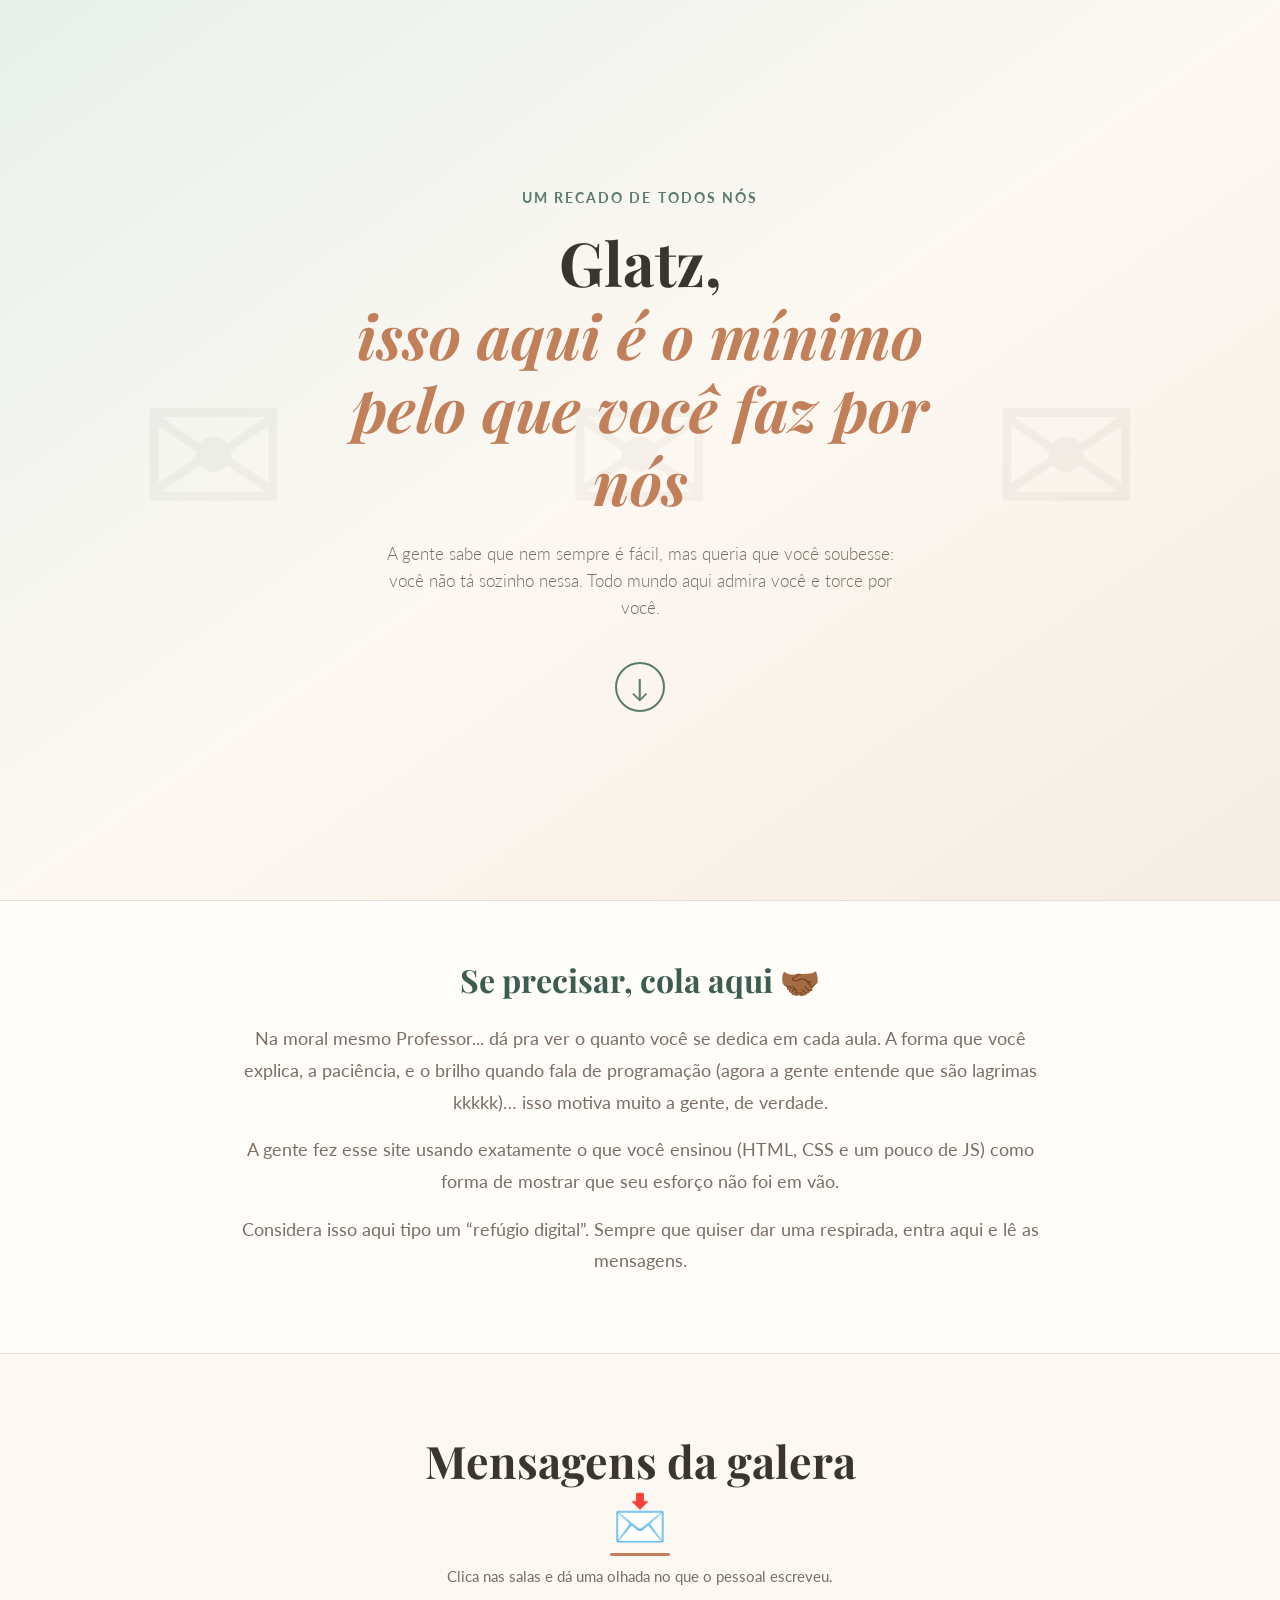
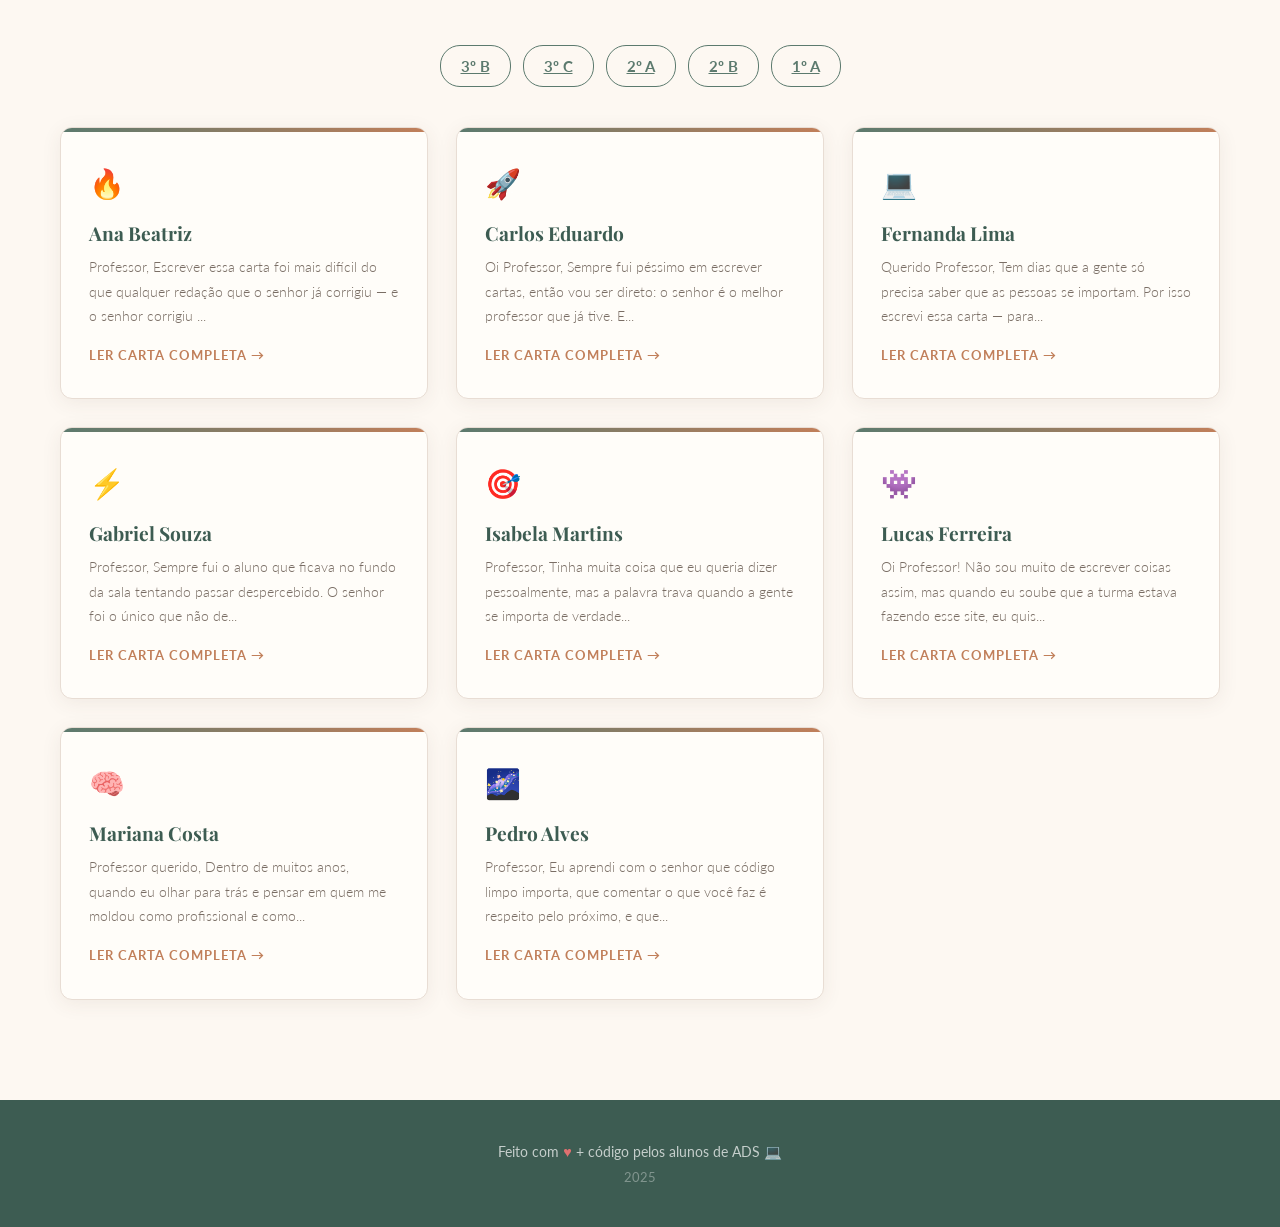
==== commit ac66608d: "Add files via upload" ====
--- a/index.html
+++ b/index.html
@@ -1,55 +1,81 @@
 <!DOCTYPE html>
 <html lang="pt-BR">
+
 <head>
     <meta charset="UTF-8">
-    <!-- Garante que o site funcione bem em celular -->
+    <!-- Faz o site não quebrar no celular (responsivo 👍) -->
     <meta name="viewport" content="width=device-width, initial-scale=1.0">
-    <title>Para o Nosso Professor - Início</title>
+    <title>Profe, isso aqui é pra você 💙</title>
 
-    <!-- Importando fontes do Google Fonts: Playfair Display para títulos e Lato para o texto -->
+    <!-- Fontes pra dar um visual mais bonito sem complicar -->
     <link rel="preconnect" href="https://fonts.googleapis.com">
-    <link href="https://fonts.googleapis.com/css2?family=Playfair+Display:ital,wght@0,700;1,400&family=Lato:wght@300;400;700&display=swap" rel="stylesheet">
+    <link
+        href="https://fonts.googleapis.com/css2?family=Playfair+Display:ital,wght@0,700;1,400&family=Lato:wght@300;400;700&display=swap"
+        rel="stylesheet">
 
-    <!-- Nosso arquivo de estilos -->
+    <!-- CSS separado porque organização é tudo -->
     <link rel="stylesheet" href="style.css">
 </head>
-<body data-sala="destaques"> <!-- A tag body avisa ao script que esta é a página de destaques -->
+
+<!-- Aqui a gente marca qual página é, pro JS saber o que carregar -->
+
+<body data-sala="destaques">
 
     <!-- ===================== -->
-    <!--   CABEÇALHO (HERO)    -->
+    <!--   PARTE INICIAL       -->
     <!-- ===================== -->
-    <!-- A <header> é a seção de boas-vindas -->
     <header class="cabecalho-principal">
 
-        <!-- Elemento decorativo de fundo -->
+        <!-- Só um detalhe visual pra não ficar seco -->
         <div class="envelopes-decorativos" aria-hidden="true">
             <span>✉</span>
             <span>✉</span>
             <span>✉</span>
         </div>
 
-        <!-- Conteúdo central do cabeçalho -->
         <div class="conteudo-cabecalho">
-            <p class="texto-pequeno-topo">Uma mensagem das turmas</p>
-            <h1 class="titulo-principal">Para o nosso querido<br><em>Professor</em></h1>
+            <p class="texto-pequeno-topo">Um recado de todos nós</p>
+
+            <h1 class="titulo-principal">
+                Glatz,<br>
+                <em>isso aqui é o mínimo pelo que você faz por nós</em>
+            </h1>
+
             <p class="texto-explicativo">
-                Neste momento difícil, queremos que você saiba que não está sozinho. 
-                Cada aluno torce por você, admira você e é grato por tudo.
+                A gente sabe que nem sempre é fácil, mas queria que você soubesse:
+                você não tá sozinho nessa.
+                Todo mundo aqui admira você e torce por você.
             </p>
+
+            <!-- Só pra descer suave -->
             <a href="#secao-das-cartas" class="seta-rolagem" aria-label="Ver as cartas">↓</a>
         </div>
 
     </header>
 
     <!-- ===================== -->
-    <!--  MENSAGEM DE APOIO    -->
+    <!--  MENSAGEM PRINCIPAL   -->
     <!-- ===================== -->
-    <!-- Nova seção em HTML puro para adicionar mais conteúdo legível sem JS -->
     <section class="sessao-mensagem-apoio">
         <div class="texto-sessao-mensagem-apoio">
-            <h2>Nossa Força Está com Você</h2>
-            <p>Professor, nós sabemos o quanto o senhor se dedica a nós em cada aula. Suas explicações, sua paciência e o brilho nos seus olhos quando ensina programação nos inspiram todos os dias.</p>
-            <p>Decidimos criar este espaço usando o que aprendemos com o senhor (HTML, CSS e JavaScript puro) para mostrar que a sua dedicação deu frutos. Gostaríamos que usasse este site como um pequeno refúgio. Sempre que precisar de força, venha ler o que seus alunos têm a dizer.</p>
+            <h2>Se precisar, cola aqui 🤝🏾</h2>
+
+            <p>
+                Na moral mesmo Professor... dá pra ver o quanto você se dedica em cada aula.
+                A forma que você explica, a paciência, e o brilho quando fala de programação (agora a gente entende que
+                são lagrimas kkkkk)…
+                isso motiva muito a gente, de verdade.
+            </p>
+
+            <p>
+                A gente fez esse site usando exatamente o que você ensinou (HTML, CSS e um pouco de JS)
+                como forma de mostrar que seu esforço não foi em vão.
+            </p>
+
+            <p>
+                Considera isso aqui tipo um “refúgio digital”.
+                Sempre que quiser dar uma respirada, entra aqui e lê as mensagens.
+            </p>
         </div>
     </section>
 
@@ -59,16 +85,14 @@
     <main id="secao-das-cartas" class="secao-das-cartas">
 
         <div class="topo-das-cartas">
-            <h2 class="titulo-das-cartas">Mural de Cartas (Destaques)</h2>
-            <p class="subtitulo-das-cartas">Aqui estão algumas cartas. Navegue pelas salas abaixo para ler todas as mensagens.</p>
+            <h2 class="titulo-das-cartas">Mensagens da galera <br>📩</h2>
+            <p class="subtitulo-das-cartas">
+                Clica nas salas e dá uma olhada no que o pessoal escreveu.
+            </p>
         </div>
 
-        <!-- ===================== -->
-        <!--  NAVEGAÇÃO POR SALAS  -->
-        <!-- ===================== -->
-        <!-- Usamos a tag semântica <nav> e criamos links reais para as páginas de cada subcategoria -->
+        <!-- Navegação simples e direta -->
         <nav class="menu-de-salas" aria-label="Navegação de salas">
-            <a href="index.html" class="botao-sala ativo">Início</a>
             <a href="salas/sala-3b.html" class="botao-sala">3º B</a>
             <a href="salas/sala-3c.html" class="botao-sala">3º C</a>
             <a href="salas/sala-2a.html" class="botao-sala">2º A</a>
@@ -76,7 +100,7 @@
             <a href="salas/sala-1a.html" class="botao-sala">1º A</a>
         </nav>
 
-        <!-- Container onde o JavaScript vai colocar os cartao-alunos -->
+        <!-- JS vai jogar as cartas aqui dentro -->
         <div id="container-cartas" class="grade-de-cartas"></div>
 
     </main>
@@ -85,28 +109,33 @@
     <!--       RODAPÉ          -->
     <!-- ===================== -->
     <footer class="rodape-pagina">
-        <p>Feito com <span class="coracao">♥</span> pelos alunos de ADS</p>
+        <p>Feito com <span class="coracao">♥</span> + código pelos alunos de ADS 💻</p>
         <p class="ano-rodape-pagina">2025</p>
     </footer>
 
     <!-- ===================== -->
-    <!--   MODAL (CARTA ABERTA) -->
+    <!--   MODAL (CARTA)       -->
     <!-- ===================== -->
     <div id="fundo-escuro-janela" class="fundo-escuro-janela oculto">
         <div class="janela-da-carta">
             <button id="btn-fechar-modal" class="botao-fechar-janela" aria-label="Fechar carta">✕</button>
+
             <span class="icone-da-janela">✉️</span>
+
             <h2 id="modal-nome" class="nome-na-janela"></h2>
-            <p class="subtitulo-na-janela">Carta para o Professor</p>
+            <p class="subtitulo-na-janela">Mensagem pro profe</p>
+
             <hr class="linha-divisoria">
+
             <p id="modal-texto" class="texto-completo-janela"></p>
             <p id="modal-sala" class="etiqueta-de-sala"></p>
         </div>
     </div>
 
-    <!-- Scripts da aplicação -->
+    <!-- Scripts -->
     <script src="dados.js"></script>
     <script src="script.js"></script>
 
 </body>
-</html>
+
+</html>
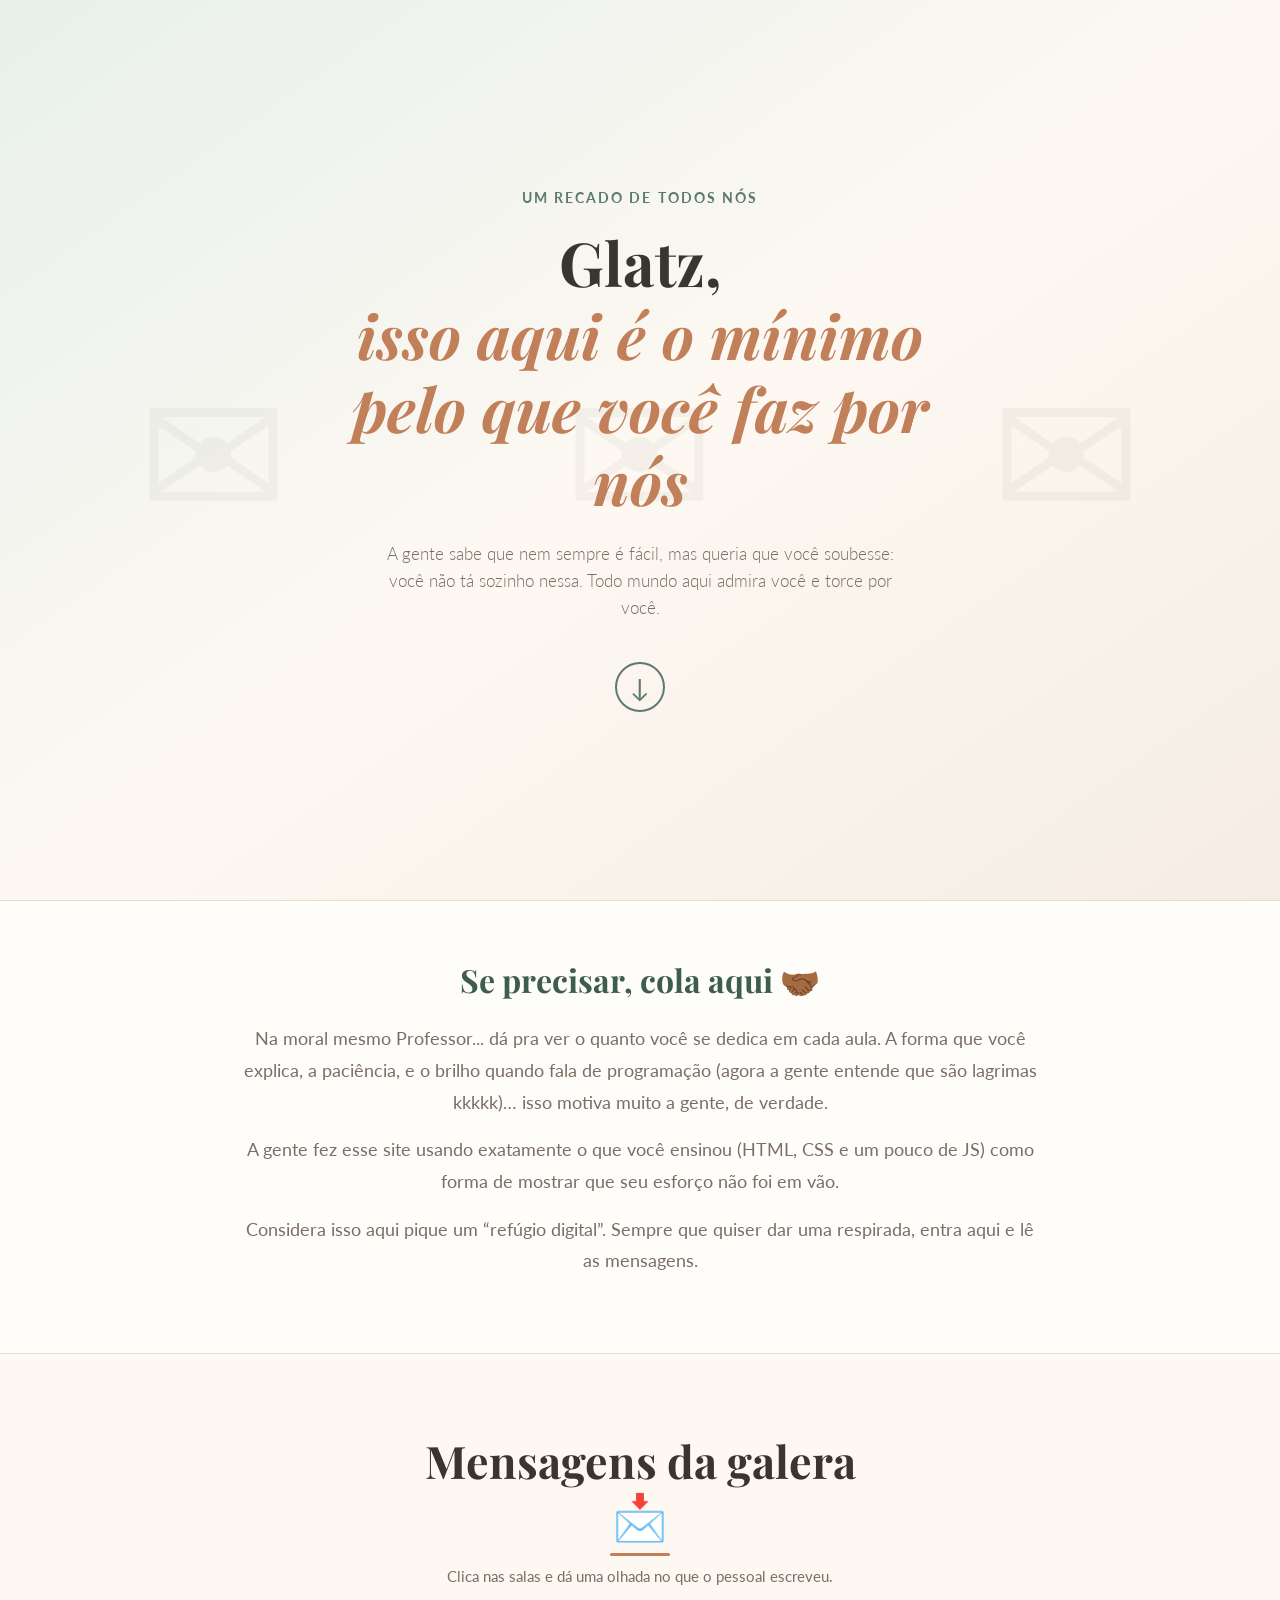
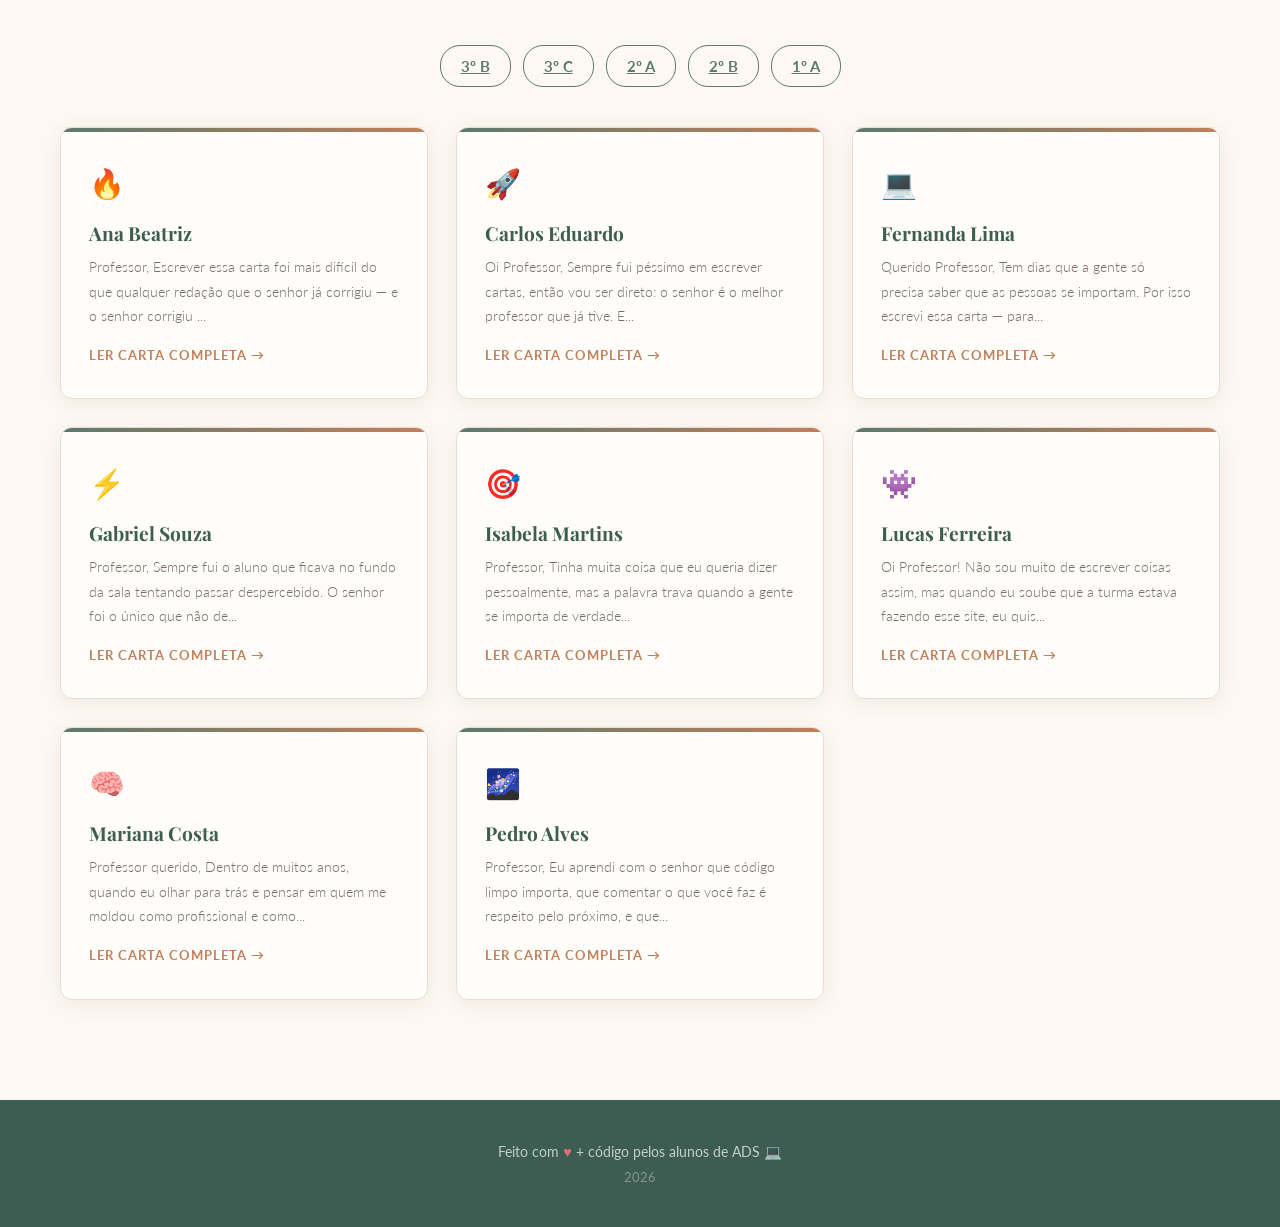
==== commit ad8dce69: "Fix HTML structure and update footer year" ====
--- a/index.html
+++ b/index.html
@@ -5,7 +5,7 @@
     <meta charset="UTF-8">
     <!-- Faz o site não quebrar no celular (responsivo 👍) -->
     <meta name="viewport" content="width=device-width, initial-scale=1.0">
-    <title>Profe, isso aqui é pra você 💙</title>
+    <title>Glatz, isso aqui é resultado seu!</title>
 
     <!-- Fontes pra dar um visual mais bonito sem complicar -->
     <link rel="preconnect" href="https://fonts.googleapis.com">
@@ -73,7 +73,7 @@
             </p>
 
             <p>
-                Considera isso aqui tipo um “refúgio digital”.
+                Considera isso aqui pique um “refúgio digital”.
                 Sempre que quiser dar uma respirada, entra aqui e lê as mensagens.
             </p>
         </div>
@@ -110,7 +110,7 @@
     <!-- ===================== -->
     <footer class="rodape-pagina">
         <p>Feito com <span class="coracao">♥</span> + código pelos alunos de ADS 💻</p>
-        <p class="ano-rodape-pagina">2025</p>
+        <p class="ano-rodape-pagina">2026</p>
     </footer>
 
     <!-- ===================== -->
@@ -138,4 +138,4 @@
 
 </body>
 
-</html>+</html>
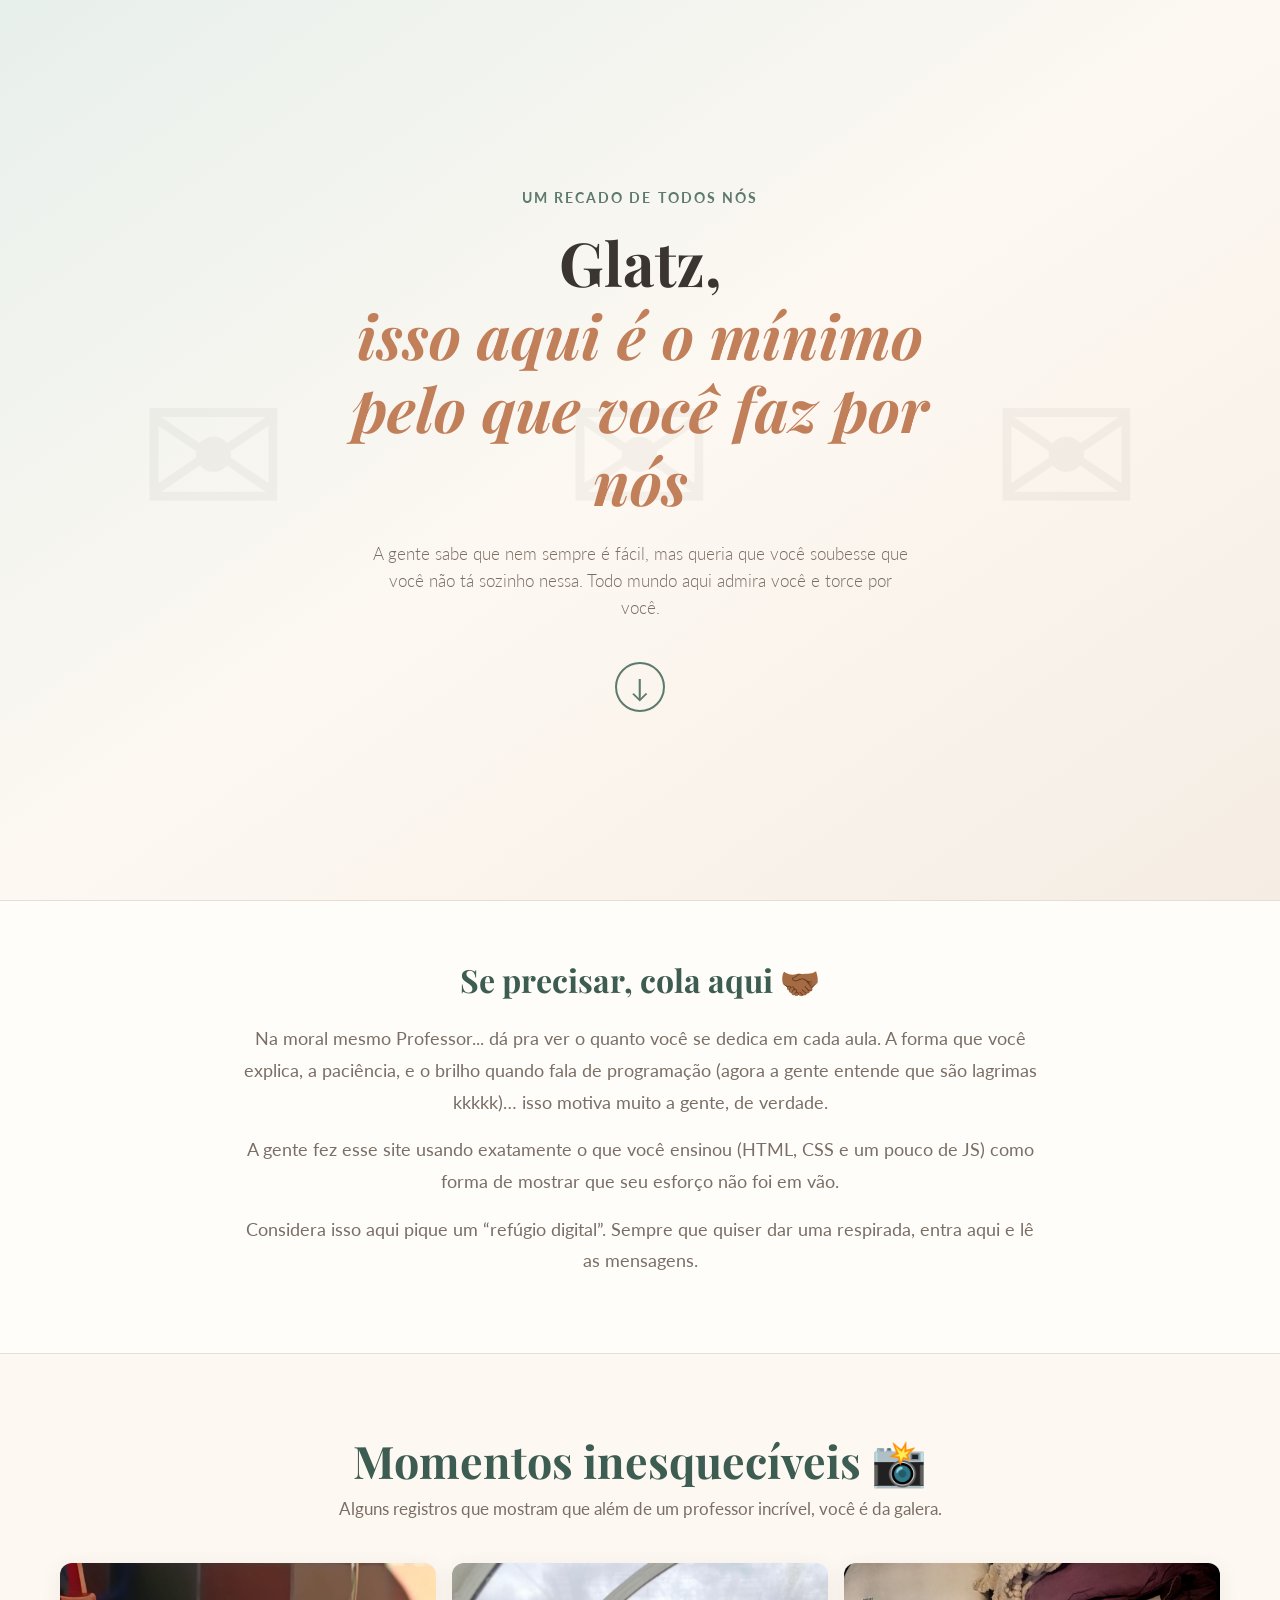
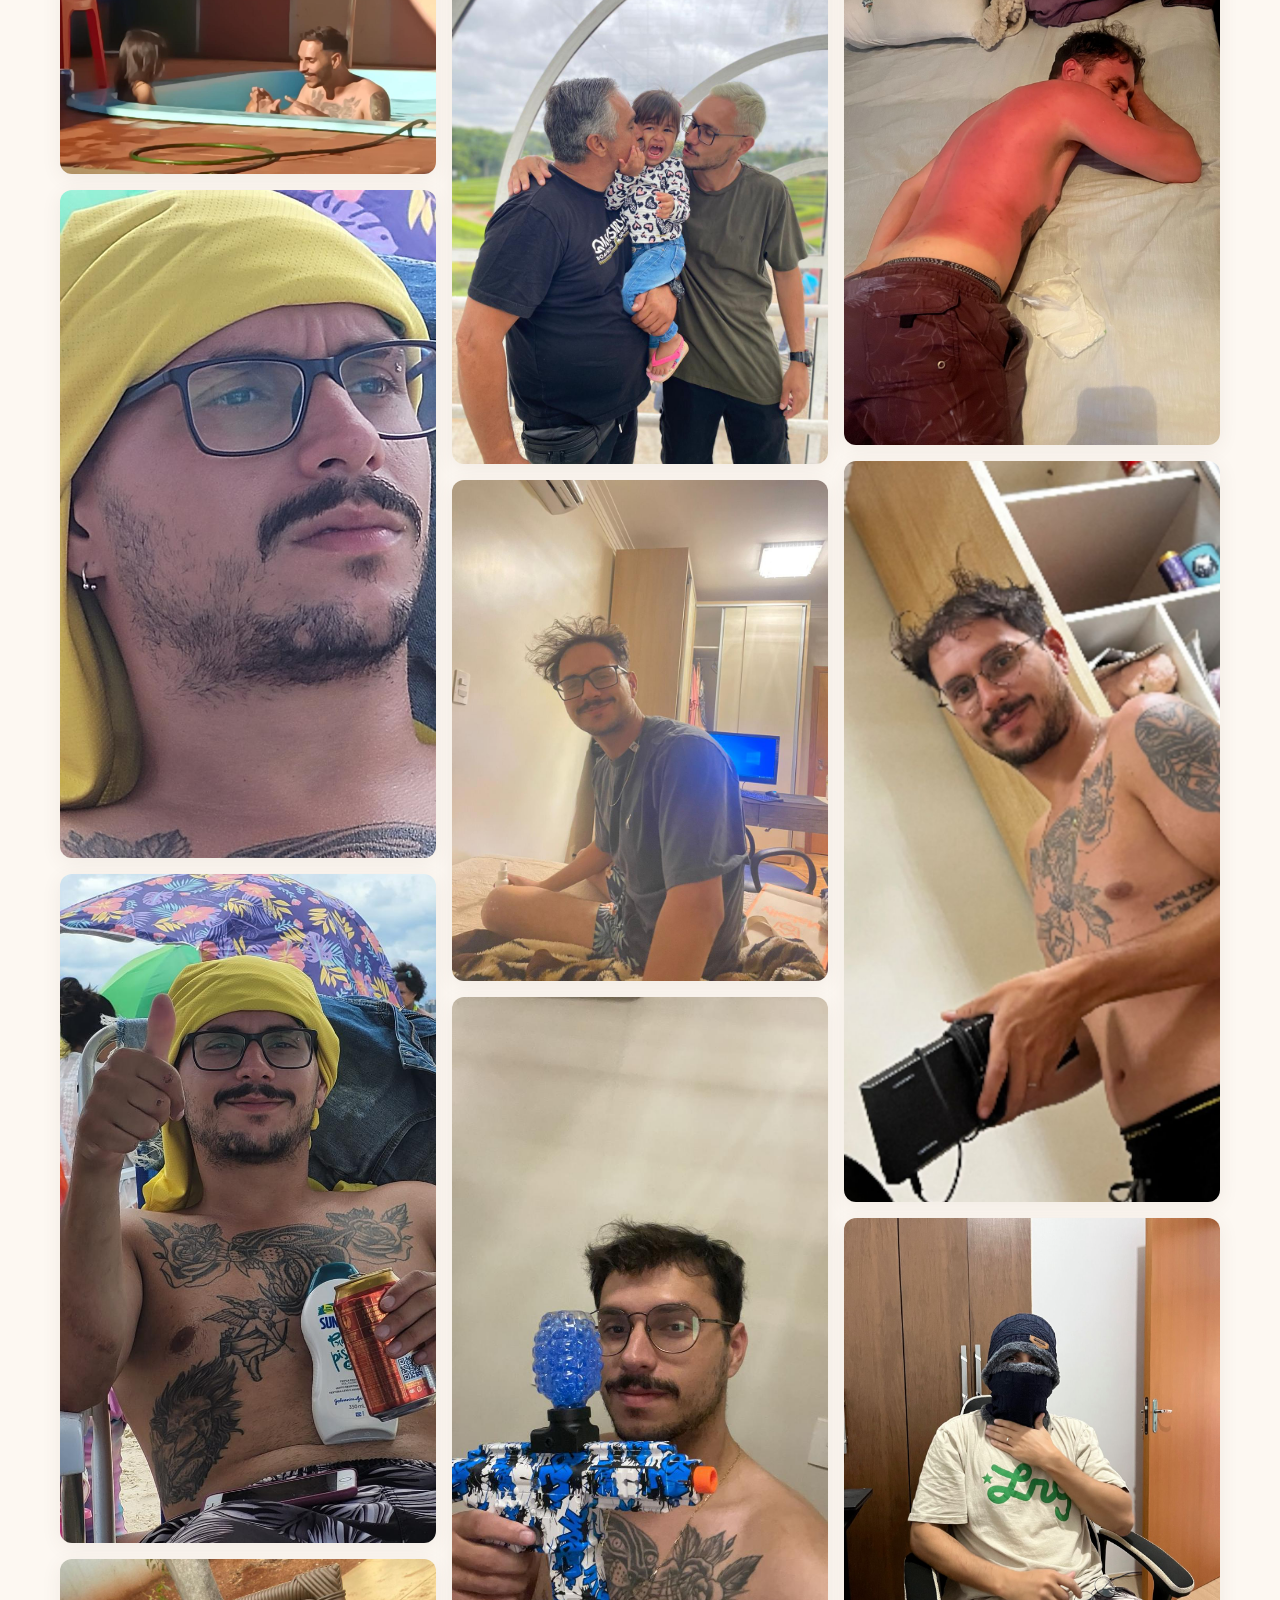
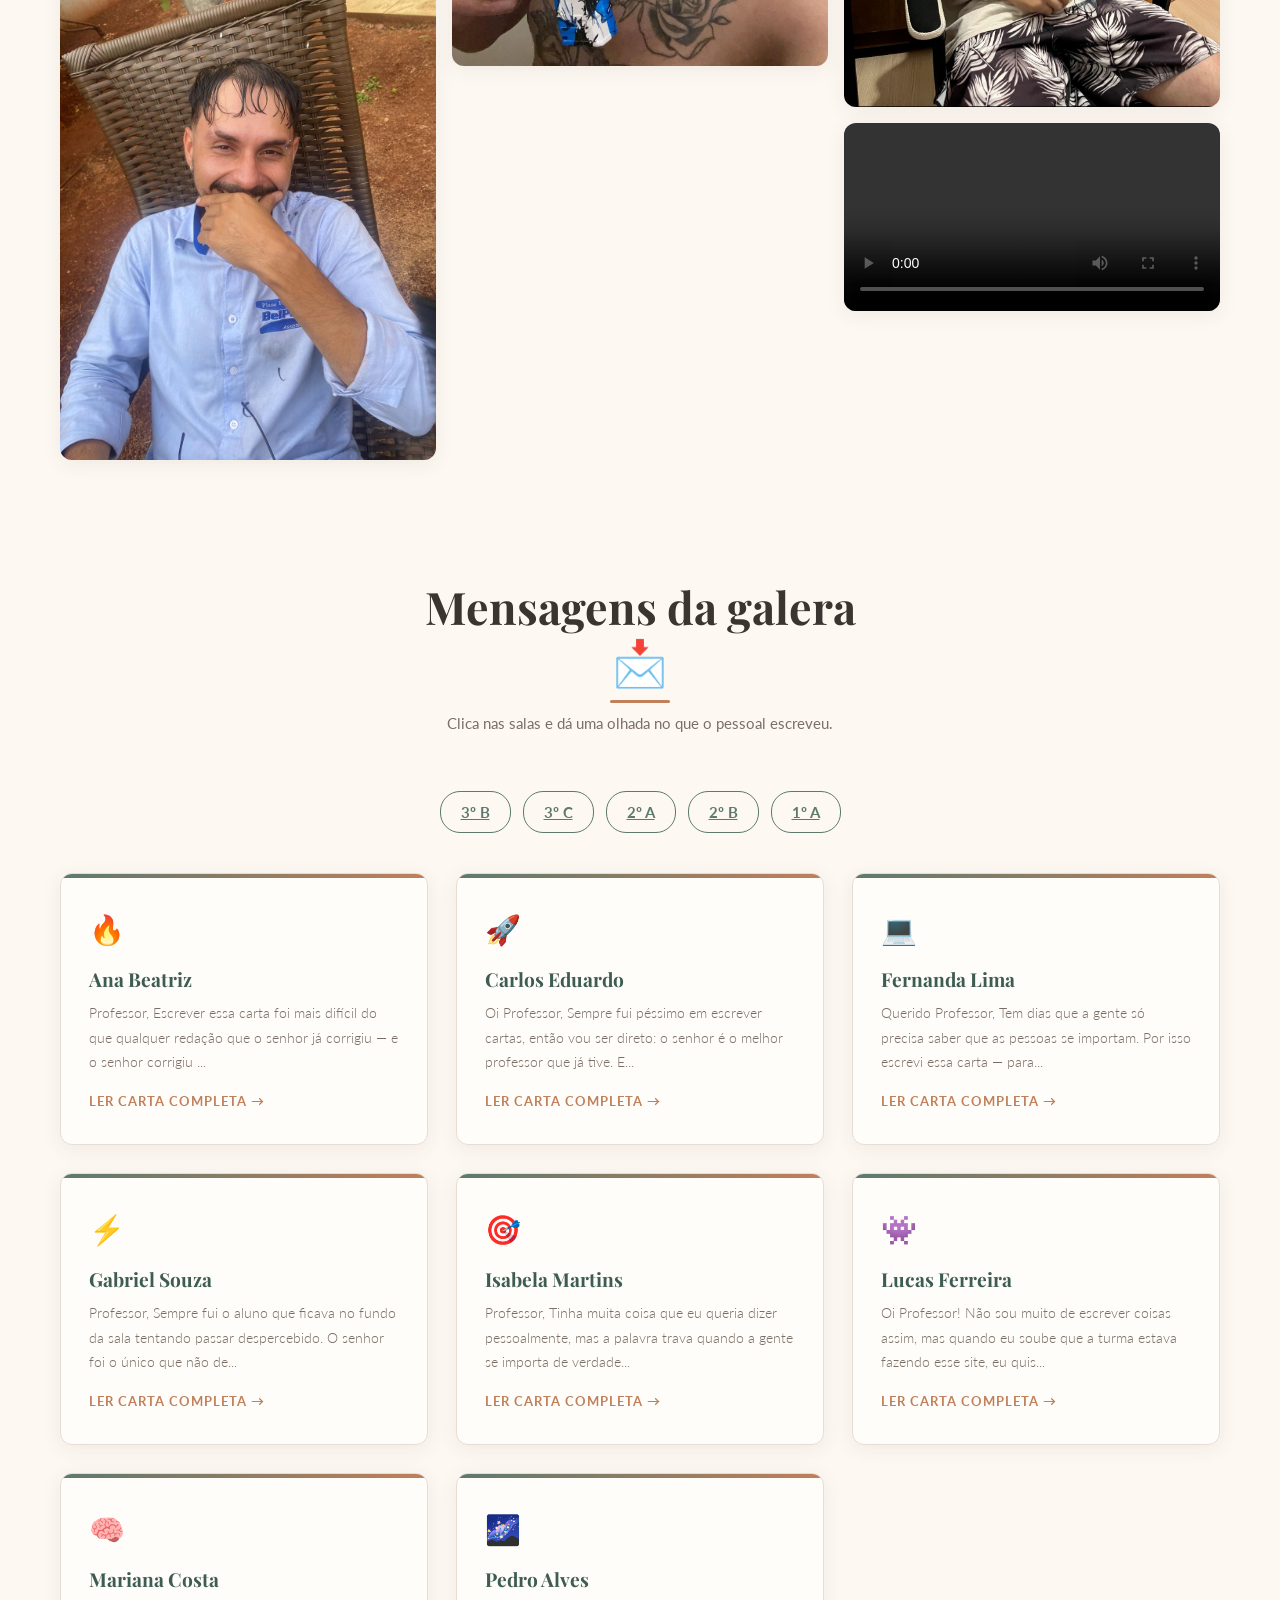
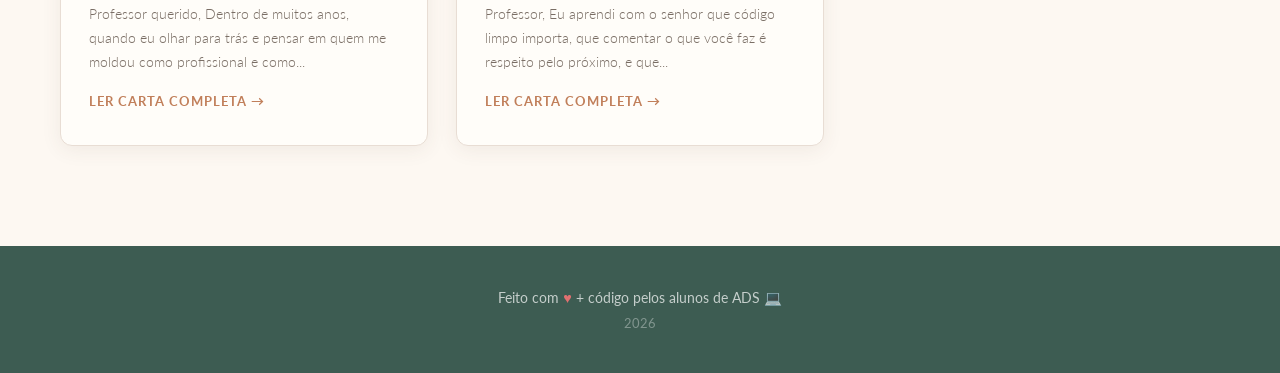
==== commit eca6c3f2: "Add files via upload" ====
--- a/index.html
+++ b/index.html
@@ -42,7 +42,7 @@
             </h1>
 
             <p class="texto-explicativo">
-                A gente sabe que nem sempre é fácil, mas queria que você soubesse:
+                A gente sabe que nem sempre é fácil, mas queria que você soubesse que
                 você não tá sozinho nessa.
                 Todo mundo aqui admira você e torce por você.
             </p>
@@ -76,6 +76,29 @@
                 Considera isso aqui pique um “refúgio digital”.
                 Sempre que quiser dar uma respirada, entra aqui e lê as mensagens.
             </p>
+        </div>
+    </section>
+
+    <!-- ===================== -->
+    <!--  GALERIA DE FOTOS     -->
+    <!-- ===================== -->
+    <section class="secao-galeria">
+        <div class="topo-galeria">
+            <h2>Momentos inesquecíveis 📸</h2>
+            <p>Alguns registros que mostram que além de um professor incrível, você é da galera.</p>
+        </div>
+        <div class="galeria-grid">
+            <img src="fotos-fodaskkk/foto1.jpg" alt="Momento com o professor" loading="lazy">
+            <img src="fotos-fodaskkk/foto2.jpg" alt="Momento com o professor" loading="lazy">
+            <img src="fotos-fodaskkk/foto3.jpg" alt="Momento com o professor" loading="lazy">
+            <img src="fotos-fodaskkk/foto4.jpg" alt="Momento com o professor" loading="lazy">
+            <img src="fotos-fodaskkk/foto5.jpg" alt="Momento com o professor" loading="lazy">
+            <img src="fotos-fodaskkk/foto6.jpg" alt="Momento com o professor" loading="lazy">
+            <img src="fotos-fodaskkk/foto7.jpg" alt="Momento com o professor" loading="lazy">
+            <img src="fotos-fodaskkk/foto8.jpg" alt="Momento com o professor" loading="lazy">
+            <img src="fotos-fodaskkk/foto9.jpg" alt="Momento com o professor" loading="lazy">
+            <img src="fotos-fodaskkk/foto10.jpg" alt="Momento com o professor" loading="lazy">
+            <video src="fotos-fodaskkk/video1.mp4" controls preload="metadata"></video>
         </div>
     </section>
 
@@ -128,7 +151,20 @@
             <hr class="linha-divisoria">
 
             <p id="modal-texto" class="texto-completo-janela"></p>
+
+            <img id="modal-imagem" class="imagem-na-janela oculto" alt="Lembrança com o professor">
+
             <p id="modal-sala" class="etiqueta-de-sala"></p>
+        </div>
+    </div>
+
+    <!-- ===================== -->
+    <!--   MODAL (GALERIA)     -->
+    <!-- ===================== -->
+    <div id="modal-galeria" class="fundo-escuro-galeria oculto">
+        <div class="janela-da-galeria">
+            <button id="btn-fechar-galeria" class="botao-fechar-galeria" aria-label="Fechar foto">✕</button>
+            <img id="imagem-expandida" src="" alt="Foto expandida">
         </div>
     </div>
 
@@ -138,4 +174,4 @@
 
 </body>
 
-</html>
+</html>
--- a/style.css
+++ b/style.css
@@ -494,6 +494,23 @@
     margin-bottom: 24px;
 }
 
+.imagem-na-janela {
+    display: block;
+    max-width: 280px;
+    width: 100%;
+    height: auto;
+    border: 8px solid #fff;
+    border-radius: 4px;
+    margin: 10px auto 32px;
+    box-shadow: 0 6px 15px rgba(0,0,0,0.12);
+    transform: rotate(-2deg);
+    transition: transform 0.3s ease;
+}
+
+.imagem-na-janela:hover {
+    transform: rotate(1deg) scale(1.05);
+}
+
 .etiqueta-de-sala {
     display: inline-block;
     background-color: var(--cor-fundo);
@@ -523,9 +540,60 @@
 
 /* Classe auxiliar usada pelo JS para esconder o modal */
 .oculto {
-    display: none;
-}
-
+    display: none !important;
+}
+
+
+/* ─────────────────────────────────────────────
+   6.5. GALERIA DE FOTOS
+───────────────────────────────────────────────*/
+.secao-galeria {
+    padding: 80px 20px 0;
+    max-width: 1200px;
+    margin: 0 auto;
+}
+
+.topo-galeria {
+    text-align: center;
+    margin-bottom: 40px;
+}
+
+.topo-galeria h2 {
+    font-size: clamp(1.8rem, 4vw, 2.8rem);
+    color: var(--cor-primaria-esc);
+    margin-bottom: 8px;
+}
+
+.topo-galeria p {
+    color: var(--cor-texto-leve);
+    font-size: 1.05rem;
+}
+
+.galeria-grid {
+    column-count: 3;
+    column-gap: 16px;
+    padding-bottom: 40px;
+}
+
+.galeria-grid img,
+.galeria-grid video {
+    width: 100%;
+    height: auto;
+    display: block;
+    margin-bottom: 16px;
+    break-inside: avoid; /* Evita que a imagem seja "cortada" entre colunas */
+    border-radius: var(--raio-borda);
+    box-shadow: var(--sombra-cartao-aluno);
+    transition: transform 0.3s ease, box-shadow 0.3s ease;
+    cursor: pointer;
+}
+
+.galeria-grid img:hover,
+.galeria-grid video:hover {
+    transform: scale(1.03);
+    box-shadow: var(--sombra-hover);
+    z-index: 1;
+}
 
 /* ─────────────────────────────────────────────
    7. RODAPÉ
@@ -548,6 +616,55 @@
     opacity: 0.5;
 }
 
+/* ─────────────────────────────────────────────
+   7.5. MODAL DA GALERIA (LIGHTBOX)
+───────────────────────────────────────────────*/
+.fundo-escuro-galeria {
+    position: fixed;
+    inset: 0;
+    background-color: rgba(0, 0, 0, 0.85);
+    display: flex;
+    justify-content: center;
+    align-items: center;
+    padding: 20px;
+    z-index: 200;
+    backdrop-filter: blur(8px);
+    animation: fadeIn 0.3s ease;
+}
+
+.janela-da-galeria {
+    position: relative;
+    max-width: 90vw;
+    max-height: 90vh;
+    display: flex;
+    justify-content: center;
+    align-items: center;
+    animation: surgirModal 0.3s ease;
+}
+
+.janela-da-galeria img {
+    max-width: 100%;
+    max-height: 90vh;
+    object-fit: contain;
+    border-radius: 8px;
+    box-shadow: 0 10px 40px rgba(0,0,0,0.5);
+}
+
+.botao-fechar-galeria {
+    position: absolute;
+    top: -40px;
+    right: 0;
+    background: none;
+    border: none;
+    color: white;
+    font-size: 2rem;
+    cursor: pointer;
+    transition: transform 0.2s ease;
+}
+
+.botao-fechar-galeria:hover {
+    transform: scale(1.1);
+}
 
 /* ─────────────────────────────────────────────
    8. RESPONSIVIDADE (MOBILE)
@@ -573,3 +690,18 @@
         padding: 36px 24px;
     }
 }
+
+/* ─────────────────────────────────────────────
+   9. RESPONSIVIDADE (TABLET / GALERIA MASONRY)
+───────────────────────────────────────────────*/
+@media (max-width: 900px) {
+    .galeria-grid {
+        column-count: 2;
+    }
+}
+
+@media (max-width: 600px) {
+    .galeria-grid {
+        column-count: 1;
+    }
+}
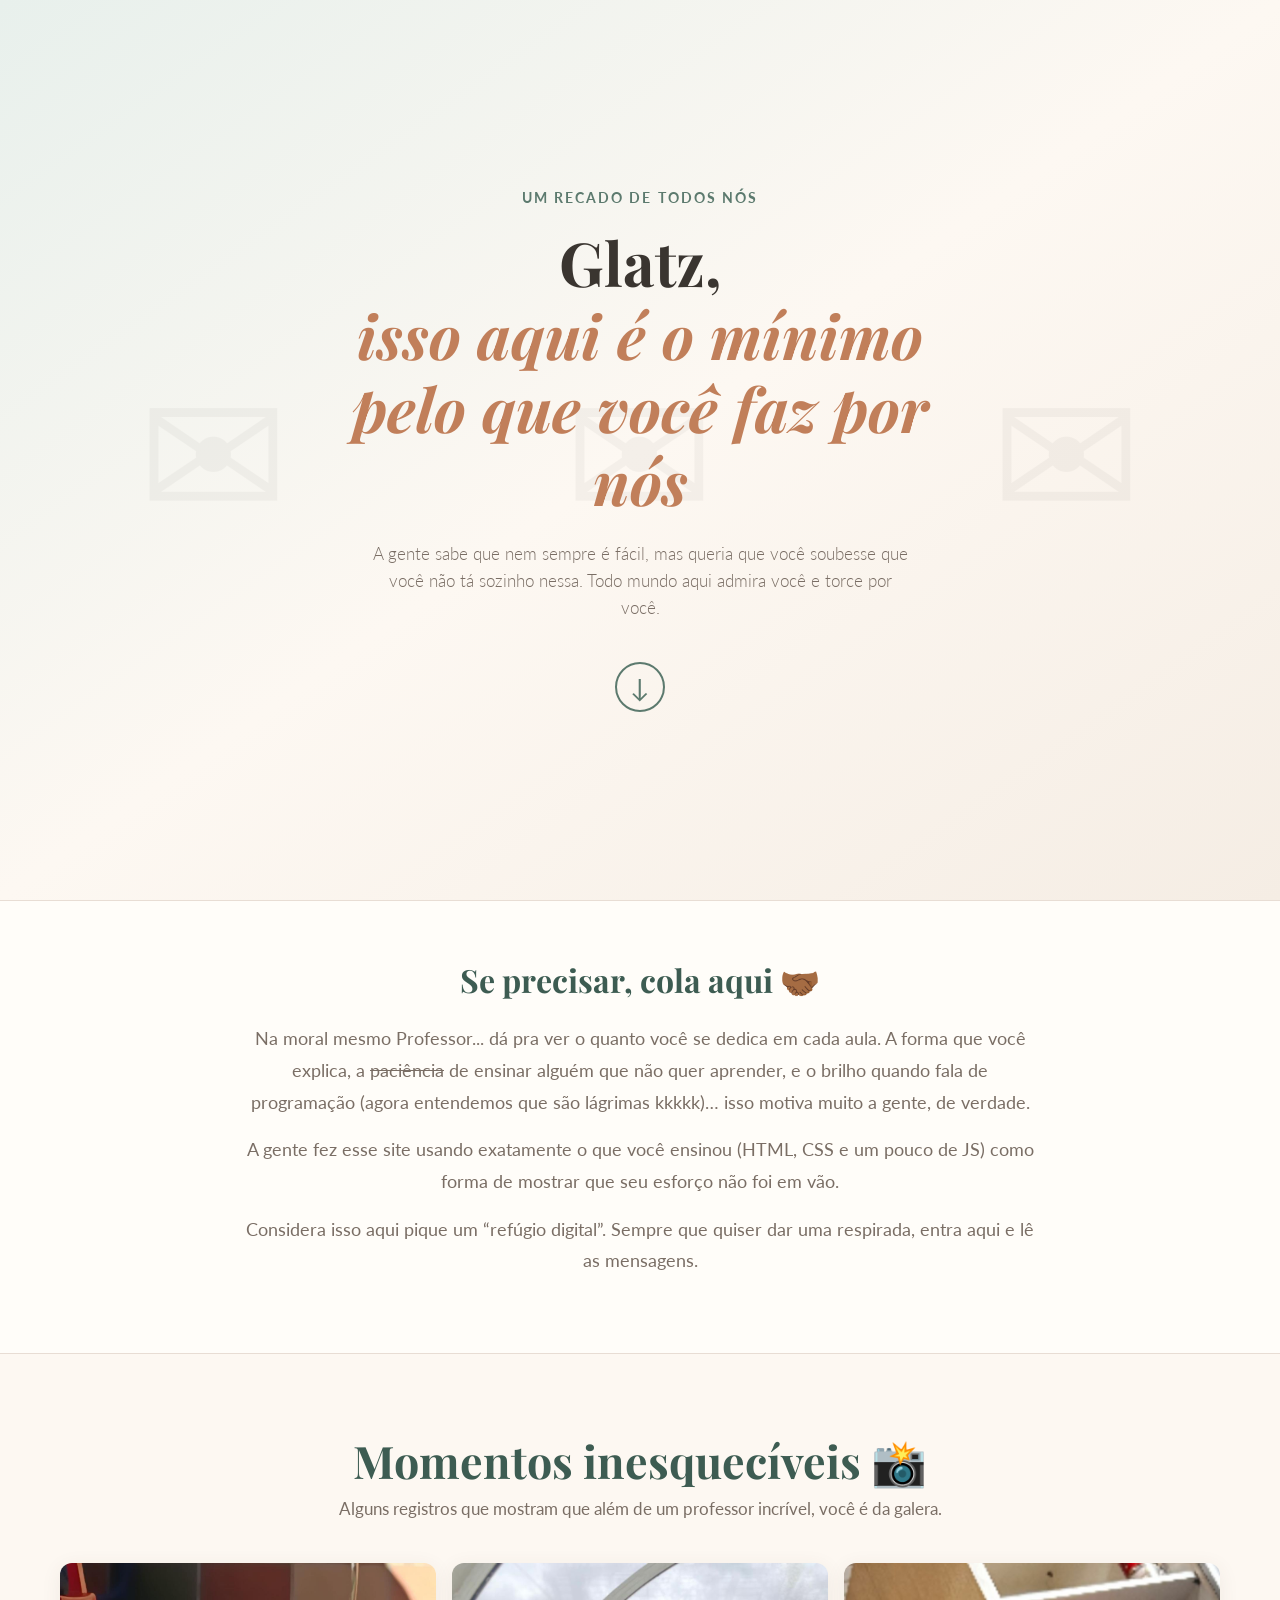
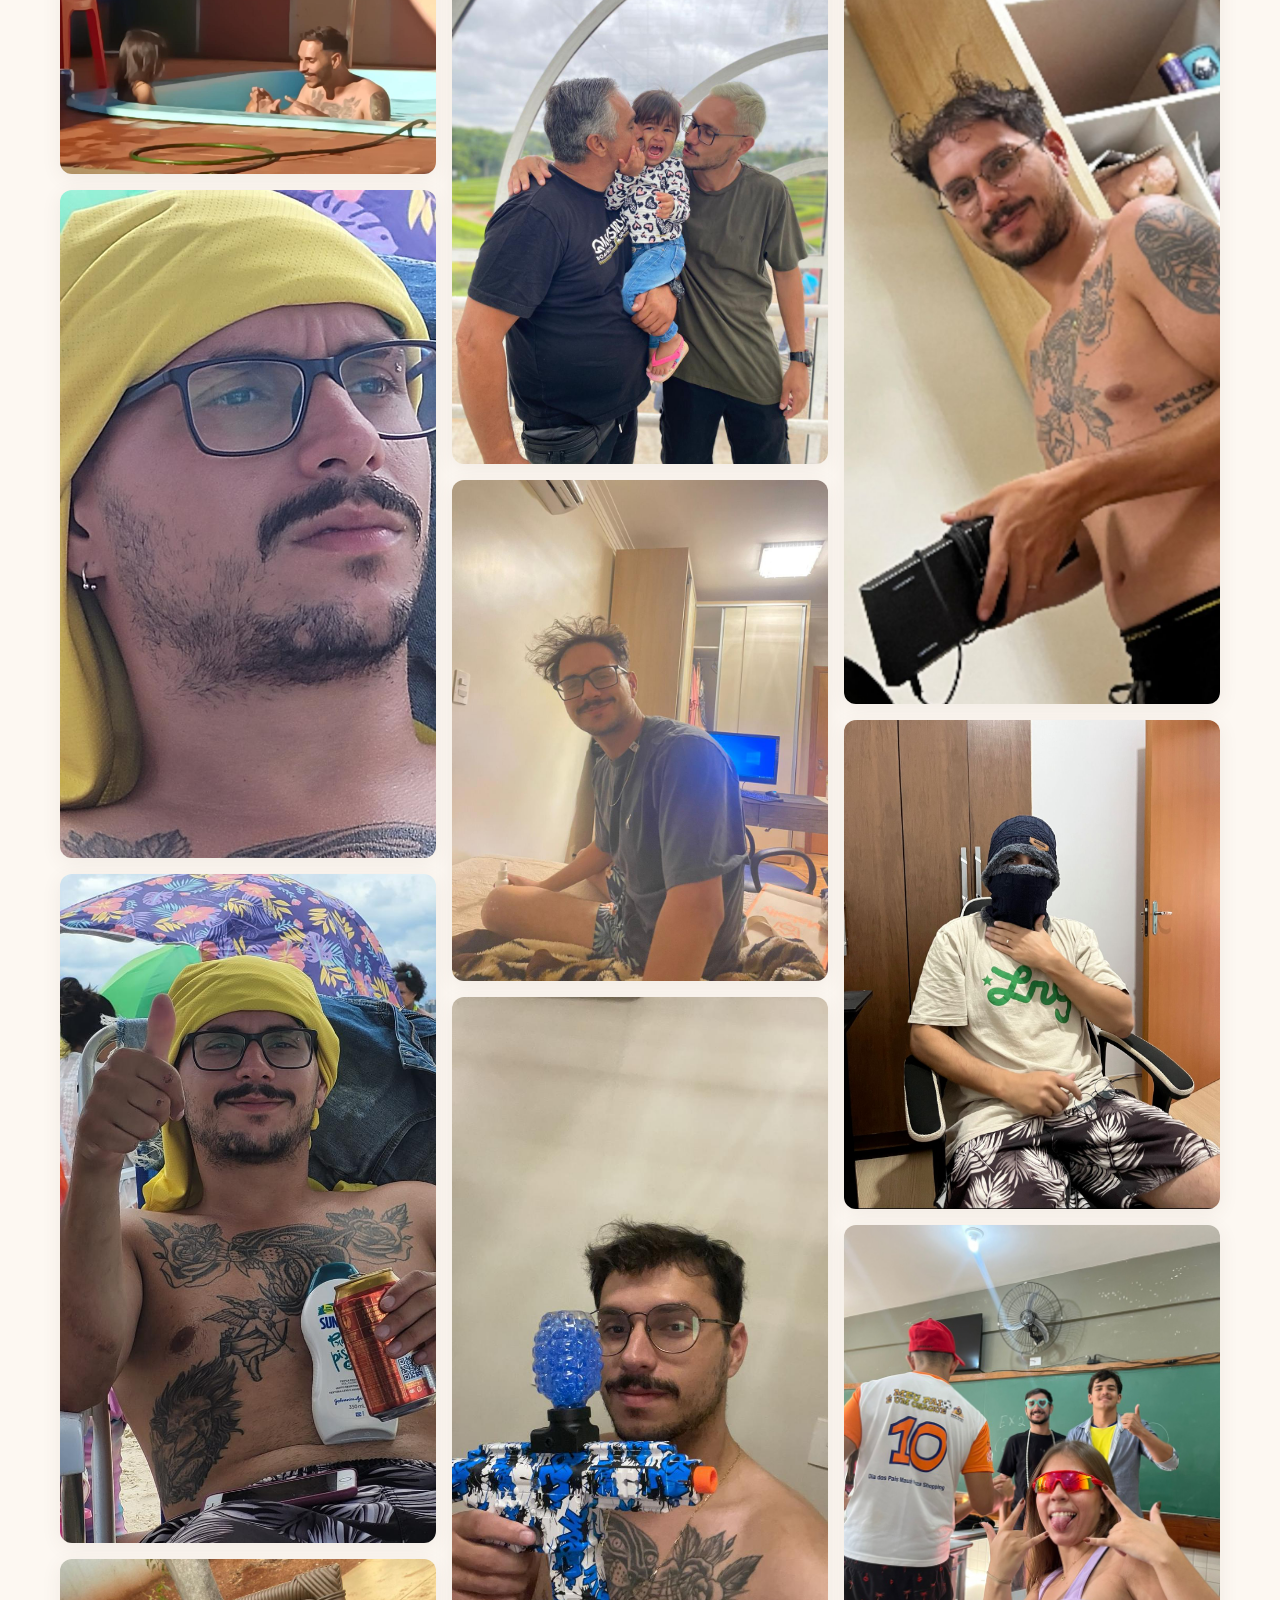
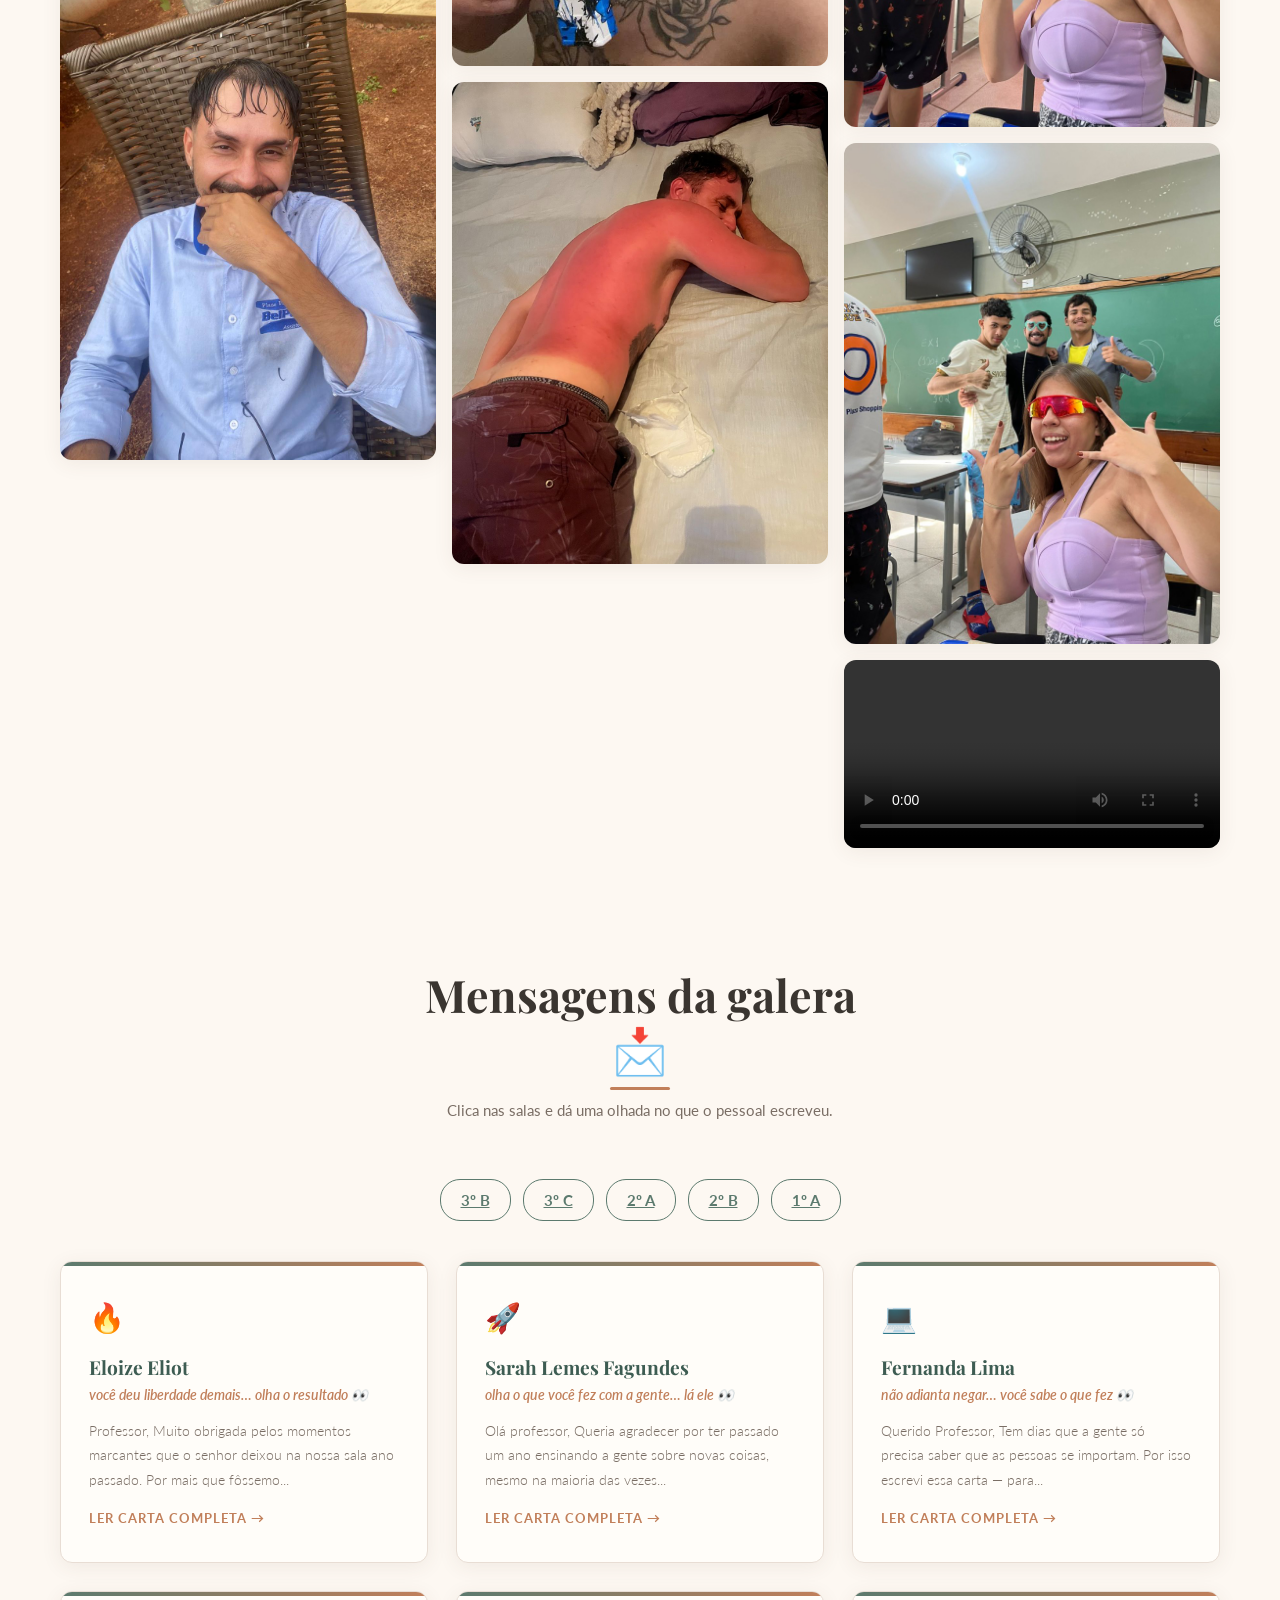
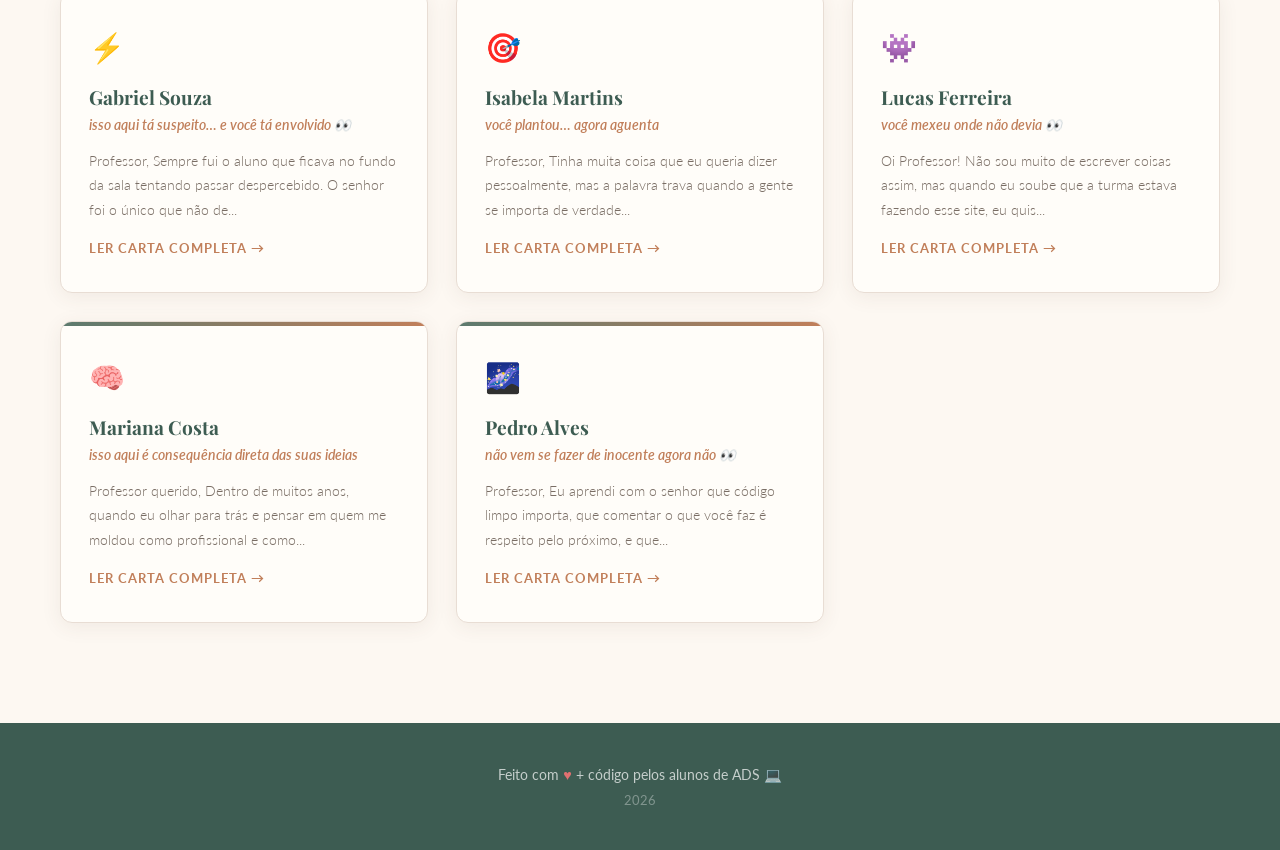
==== commit 6937b87f: "Add files via upload" ====
--- a/index.html
+++ b/index.html
@@ -62,8 +62,8 @@
 
             <p>
                 Na moral mesmo Professor... dá pra ver o quanto você se dedica em cada aula.
-                A forma que você explica, a paciência, e o brilho quando fala de programação (agora a gente entende que
-                são lagrimas kkkkk)…
+                A forma que você explica, a <del>paciência</del> de ensinar alguém que não quer aprender, e o brilho
+                quando fala de programação (agora entendemos que são lágrimas kkkkk)…
                 isso motiva muito a gente, de verdade.
             </p>
 
@@ -98,6 +98,8 @@
             <img src="fotos-fodaskkk/foto8.jpg" alt="Momento com o professor" loading="lazy">
             <img src="fotos-fodaskkk/foto9.jpg" alt="Momento com o professor" loading="lazy">
             <img src="fotos-fodaskkk/foto10.jpg" alt="Momento com o professor" loading="lazy">
+            <img src="fotos-fodaskkk/foto11.jpg" alt="Momento com o professor" loading="lazy">
+            <img src="fotos-fodaskkk/foto12.jpg" alt="Momento com o professor" loading="lazy">
             <video src="fotos-fodaskkk/video1.mp4" controls preload="metadata"></video>
         </div>
     </section>
--- a/style.css
+++ b/style.css
@@ -23,31 +23,48 @@
 ───────────────────────────────────────────────*/
 :root {
     /* Paleta de cores — tons cálidos e acolhedores */
-    --cor-fundo:        #fdf8f2;   /* bege muito claro, como papel velho */
-    --cor-fundo-alt:    #fff9f0;   /* variação levemente mais clara */
-    --cor-primaria:     #5c7a6e;   /* verde-cinza tranquilo */
-    --cor-primaria-esc: #3d5c52;   /* versão mais escura do verde */
-    --cor-destaque:     #c17f5a;   /* terracota suave para detalhes */
-    --cor-cartao-aluno-bg:      #fffdf9;   /* branco levemente creme para os cartao-alunos */
-    --cor-texto:        #3a3530;   /* quase-preto, mais suave que #000 */
-    --cor-texto-leve:   #7a6e65;   /* cinza-acastanhado para textos secundários */
-    --cor-borda:        #e8ddd4;   /* bege para bordas discretas */
+    --cor-fundo: #fdf8f2;
+    /* bege muito claro, como papel velho */
+    --cor-fundo-alt: #fff9f0;
+    /* variação levemente mais clara */
+    --cor-primaria: #5c7a6e;
+    /* verde-cinza tranquilo */
+    --cor-primaria-esc: #3d5c52;
+    /* versão mais escura do verde */
+    --cor-destaque: #c17f5a;
+    /* terracota suave para detalhes */
+    --cor-cartao-aluno-bg: #fffdf9;
+    /* branco levemente creme para os cartao-alunos */
+    --cor-texto: #3a3530;
+    /* quase-preto, mais suave que #000 */
+    --cor-texto-leve: #7a6e65;
+    /* cinza-acastanhado para textos secundários */
+    --cor-borda: #e8ddd4;
+    /* bege para bordas discretas */
 
     /* Tipografia */
-    --fonte-titulo: 'Playfair Display', Georgia, serif;   /* para h1, h2 etc. */
-    --fonte-corpo:  'Lato', 'Helvetica Neue', sans-serif; /* para parágrafos */
+    --fonte-titulo: 'Playfair Display', Georgia, serif;
+    /* para h1, h2 etc. */
+    --fonte-corpo: 'Lato', 'Helvetica Neue', sans-serif;
+    /* para parágrafos */
 
     /* Espaçamentos e formas */
-    --raio-borda: 12px;  /* arredondamento dos cartao-alunos */
-    --sombra-cartao-aluno: 0 4px 20px rgba(90, 70, 50, 0.08); /* sombra suave */
-    --sombra-hover: 0 8px 30px rgba(90, 70, 50, 0.16); /* sombra ao passar o mouse */
+    --raio-borda: 12px;
+    /* arredondamento dos cartao-alunos */
+    --sombra-cartao-aluno: 0 4px 20px rgba(90, 70, 50, 0.08);
+    /* sombra suave */
+    --sombra-hover: 0 8px 30px rgba(90, 70, 50, 0.16);
+    /* sombra ao passar o mouse */
 }
 
 /* Reset básico: remove margens e paddings padrões do navegador */
-*, *::before, *::after {
+*,
+*::before,
+*::after {
     margin: 0;
     padding: 0;
-    box-sizing: border-box; /* faz largura/altura incluir padding e borda */
+    box-sizing: border-box;
+    /* faz largura/altura incluir padding e borda */
 }
 
 /* Rolagem suave ao clicar na seta "↓" do cabecalho-principal */
@@ -67,7 +84,9 @@
     line-height: 1.6;
 }
 
-h1, h2, h3 {
+h1,
+h2,
+h3 {
     font-family: var(--fonte-titulo);
     line-height: 1.2;
 }
@@ -80,8 +99,10 @@
    Usamos min-height: 100vh para isso (vh = viewport height).
 ───────────────────────────────────────────────*/
 .cabecalho-principal {
-    position: relative;    /* necessário para posicionar o .envelopes-decorativos */
-    min-height: 100vh;     /* 100% da altura da tela */
+    position: relative;
+    /* necessário para posicionar o .envelopes-decorativos */
+    min-height: 100vh;
+    /* 100% da altura da tela */
     display: flex;
     justify-content: center;
     align-items: center;
@@ -89,32 +110,39 @@
     padding: 40px 20px;
 
     /* Gradiente diagonal como fundo — mistura entre dois tons cálidos */
-    background: linear-gradient(
-        145deg,
-        #e8f0ec 0%,      /* verde muito pálido */
-        var(--cor-fundo) 50%,
-        #f5ede4 100%     /* salmão muito pálido */
-    );
-
-    overflow: hidden; /* impede que os envelopes decorativos ultrapassem a seção */
+    background: linear-gradient(145deg,
+            #e8f0ec 0%,
+            /* verde muito pálido */
+            var(--cor-fundo) 50%,
+            #f5ede4 100%
+            /* salmão muito pálido */
+        );
+
+    overflow: hidden;
+    /* impede que os envelopes decorativos ultrapassem a seção */
 }
 
 /* Envelopes decorativos de fundo — puro CSS, só visual */
 .envelopes-decorativos {
-    position: absolute; /* "flutua" sobre o fundo */
-    inset: 0;           /* ocupa toda a área do .cabecalho-principal */
-    pointer-events: none; /* cliques passam através dele, não interferem */
+    position: absolute;
+    /* "flutua" sobre o fundo */
+    inset: 0;
+    /* ocupa toda a área do .cabecalho-principal */
+    pointer-events: none;
+    /* cliques passam através dele, não interferem */
     display: flex;
     justify-content: space-around;
     align-items: center;
     font-size: 180px;
-    opacity: 0.04;       /* quase invisível, só uma textura */
+    opacity: 0.04;
+    /* quase invisível, só uma textura */
     user-select: none;
 }
 
 /* Conteúdo central */
 .conteudo-cabecalho {
-    max-width: 680px; /* limita a largura para melhor leitura */
+    max-width: 680px;
+    /* limita a largura para melhor leitura */
     /* Animação de entrada — aparece suavemente ao carregar a página */
     animation: surgir 1s ease-out forwards;
 }
@@ -122,8 +150,10 @@
 @keyframes surgir {
     from {
         opacity: 0;
-        transform: translateY(24px); /* começa um pouco abaixo */
-    }
+        transform: translateY(24px);
+        /* começa um pouco abaixo */
+    }
+
     to {
         opacity: 1;
         transform: translateY(0);
@@ -132,7 +162,8 @@
 
 .texto-pequeno-topo {
     font-size: 0.85rem;
-    letter-spacing: 0.15em; /* espaçamento entre letras — efeito elegante */
+    letter-spacing: 0.15em;
+    /* espaçamento entre letras — efeito elegante */
     text-transform: uppercase;
     color: var(--cor-primaria);
     margin-bottom: 16px;
@@ -140,7 +171,8 @@
 }
 
 .titulo-principal {
-    font-size: clamp(2.2rem, 6vw, 3.8rem); /* tamanho responsivo automático! */
+    font-size: clamp(2.2rem, 6vw, 3.8rem);
+    /* tamanho responsivo automático! */
     color: var(--cor-texto);
     margin-bottom: 24px;
 }
@@ -168,9 +200,11 @@
     border: 2px solid var(--cor-primaria);
     width: 50px;
     height: 50px;
-    border-radius: 50%; /* torna o elemento circular */
+    border-radius: 50%;
+    /* torna o elemento circular */
     line-height: 46px;
-    transition: all 0.3s ease; /* animação suave no hover */
+    transition: all 0.3s ease;
+    /* animação suave no hover */
 
     /* Animação de vai-e-vem para chamar atenção */
     animation: pular 2s ease-in-out infinite;
@@ -182,8 +216,15 @@
 }
 
 @keyframes pular {
-    0%, 100% { transform: translateY(0); }
-    50%       { transform: translateY(-8px); }
+
+    0%,
+    100% {
+        transform: translateY(0);
+    }
+
+    50% {
+        transform: translateY(-8px);
+    }
 }
 
 
@@ -223,8 +264,10 @@
 ───────────────────────────────────────────────*/
 .secao-das-cartas {
     padding: 80px 20px 100px;
-    max-width: 1200px;  /* largura máxima para telas grandes */
-    margin: 0 auto;     /* centraliza o bloco horizontalmente */
+    max-width: 1200px;
+    /* largura máxima para telas grandes */
+    margin: 0 auto;
+    /* centraliza o bloco horizontalmente */
 }
 
 .topo-das-cartas {
@@ -240,7 +283,8 @@
 
 /* Detalhe decorativo abaixo do título do secao-das-cartas */
 .titulo-das-cartas::after {
-    content: '';      /* cria um pseudo-elemento sem texto */
+    content: '';
+    /* cria um pseudo-elemento sem texto */
     display: block;
     width: 60px;
     height: 3px;
@@ -294,7 +338,8 @@
 .grade-de-cartas {
     display: grid;
     grid-template-columns: repeat(auto-fill, minmax(280px, 1fr));
-    gap: 28px; /* espaçamento entre os cartao-alunos */
+    gap: 28px;
+    /* espaçamento entre os cartao-alunos */
 }
 
 
@@ -310,7 +355,8 @@
     border: 1px solid var(--cor-borda);
     box-shadow: var(--sombra-cartao-aluno);
     padding: 32px 28px;
-    cursor: pointer; /* o cursor vira "mãozinha" — sinaliza que é clicável */
+    cursor: pointer;
+    /* o cursor vira "mãozinha" — sinaliza que é clicável */
     position: relative;
     overflow: hidden;
 
@@ -352,7 +398,15 @@
     font-family: var(--fonte-titulo);
     font-size: 1.2rem;
     color: var(--cor-primaria-esc);
-    margin-bottom: 10px;
+    margin-bottom: 6px;
+}
+
+.frase-do-cartao {
+    font-size: 0.85rem;
+    color: var(--cor-destaque);
+    font-style: italic;
+    font-weight: 600;
+    margin-bottom: 12px;
 }
 
 /* Trecho da carta — limitado a 3 linhas com "..." no final */
@@ -384,6 +438,7 @@
         opacity: 0;
         transform: translateY(20px);
     }
+
     to {
         opacity: 1;
         transform: translateY(0);
@@ -400,14 +455,18 @@
 
 /* Fundo escurecido atrás do modal */
 .fundo-escuro-janela {
-    position: fixed;    /* fica fixo mesmo ao rolar a página */
-    inset: 0;           /* ocupa a tela toda: top/right/bottom/left = 0 */
-    background-color: rgba(58, 53, 48, 0.6); /* preto transparente */
+    position: fixed;
+    /* fica fixo mesmo ao rolar a página */
+    inset: 0;
+    /* ocupa a tela toda: top/right/bottom/left = 0 */
+    background-color: rgba(58, 53, 48, 0.6);
+    /* preto transparente */
     display: flex;
     justify-content: center;
     align-items: center;
     padding: 20px;
-    z-index: 100;       /* fica na frente de tudo */
+    z-index: 100;
+    /* fica na frente de tudo */
     animation: fadeIn 0.25s ease;
     /* O backdrop-filter desfoca o fundo — efeito moderno */
     backdrop-filter: blur(4px);
@@ -420,11 +479,13 @@
     padding: 48px 40px;
     max-width: 600px;
     width: 100%;
-    max-height: 85vh;   /* altura máxima de 85% da tela */
-    overflow-y: auto;   /* adiciona scroll se o texto for muito longo */
+    max-height: 85vh;
+    /* altura máxima de 85% da tela */
+    overflow-y: auto;
+    /* adiciona scroll se o texto for muito longo */
     position: relative;
     animation: surgirModal 0.3s ease;
-    box-shadow: 0 20px 60px rgba(0,0,0,0.2);
+    box-shadow: 0 20px 60px rgba(0, 0, 0, 0.2);
 }
 
 .janela-da-carta::before {
@@ -450,7 +511,7 @@
     line-height: 1;
     padding: 4px 8px;
     border-radius: 4px;
-    transition: color 0.2s, background 0.2s;
+    transition: color 0.2s, background-color 0.2s;
 }
 
 .botao-fechar-janela:hover {
@@ -489,8 +550,10 @@
 .texto-completo-janela {
     font-size: 1rem;
     color: var(--cor-texto);
-    line-height: 1.85;    /* bastante espaçado para facilitar a leitura */
-    white-space: pre-line; /* respeita quebras de linha (\n) do texto */
+    line-height: 1.85;
+    /* bastante espaçado para facilitar a leitura */
+    white-space: pre-line;
+    /* respeita quebras de linha (\n) do texto */
     margin-bottom: 24px;
 }
 
@@ -502,7 +565,7 @@
     border: 8px solid #fff;
     border-radius: 4px;
     margin: 10px auto 32px;
-    box-shadow: 0 6px 15px rgba(0,0,0,0.12);
+    box-shadow: 0 6px 15px rgba(0, 0, 0, 0.12);
     transform: rotate(-2deg);
     transition: transform 0.3s ease;
 }
@@ -523,8 +586,13 @@
 }
 
 @keyframes fadeIn {
-    from { opacity: 0; }
-    to   { opacity: 1; }
+    from {
+        opacity: 0;
+    }
+
+    to {
+        opacity: 1;
+    }
 }
 
 @keyframes surgirModal {
@@ -532,6 +600,7 @@
         opacity: 0;
         transform: scale(0.94) translateY(20px);
     }
+
     to {
         opacity: 1;
         transform: scale(1) translateY(0);
@@ -581,7 +650,8 @@
     height: auto;
     display: block;
     margin-bottom: 16px;
-    break-inside: avoid; /* Evita que a imagem seja "cortada" entre colunas */
+    break-inside: avoid;
+    /* Evita que a imagem seja "cortada" entre colunas */
     border-radius: var(--raio-borda);
     box-shadow: var(--sombra-cartao-aluno);
     transition: transform 0.3s ease, box-shadow 0.3s ease;
@@ -607,7 +677,8 @@
 }
 
 .coracao {
-    color: #e07070; /* vermelho rosado para o coração ♥ */
+    color: #e07070;
+    /* vermelho rosado para o coração ♥ */
 }
 
 .ano-rodape-pagina {
@@ -647,7 +718,7 @@
     max-height: 90vh;
     object-fit: contain;
     border-radius: 8px;
-    box-shadow: 0 10px 40px rgba(0,0,0,0.5);
+    box-shadow: 0 10px 40px rgba(0, 0, 0, 0.5);
 }
 
 .botao-fechar-galeria {
@@ -704,4 +775,4 @@
     .galeria-grid {
         column-count: 1;
     }
-}
+}
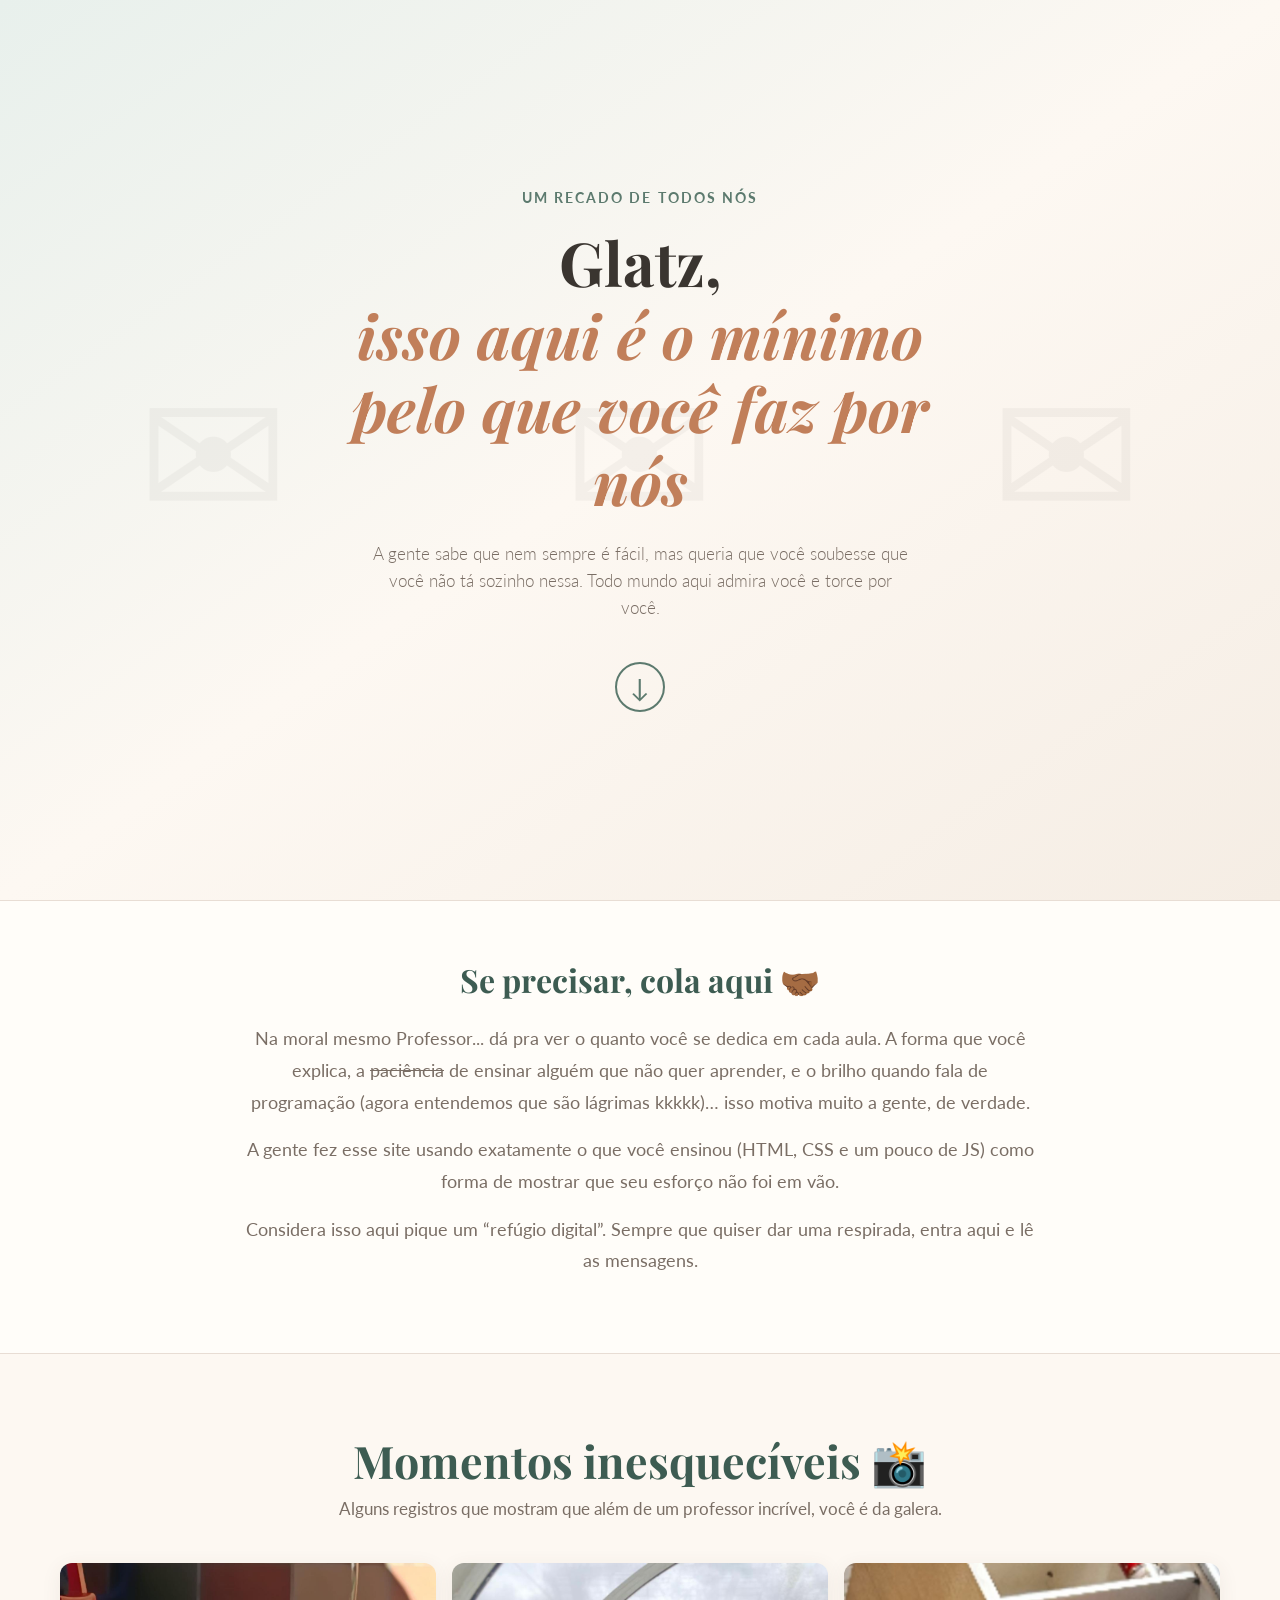
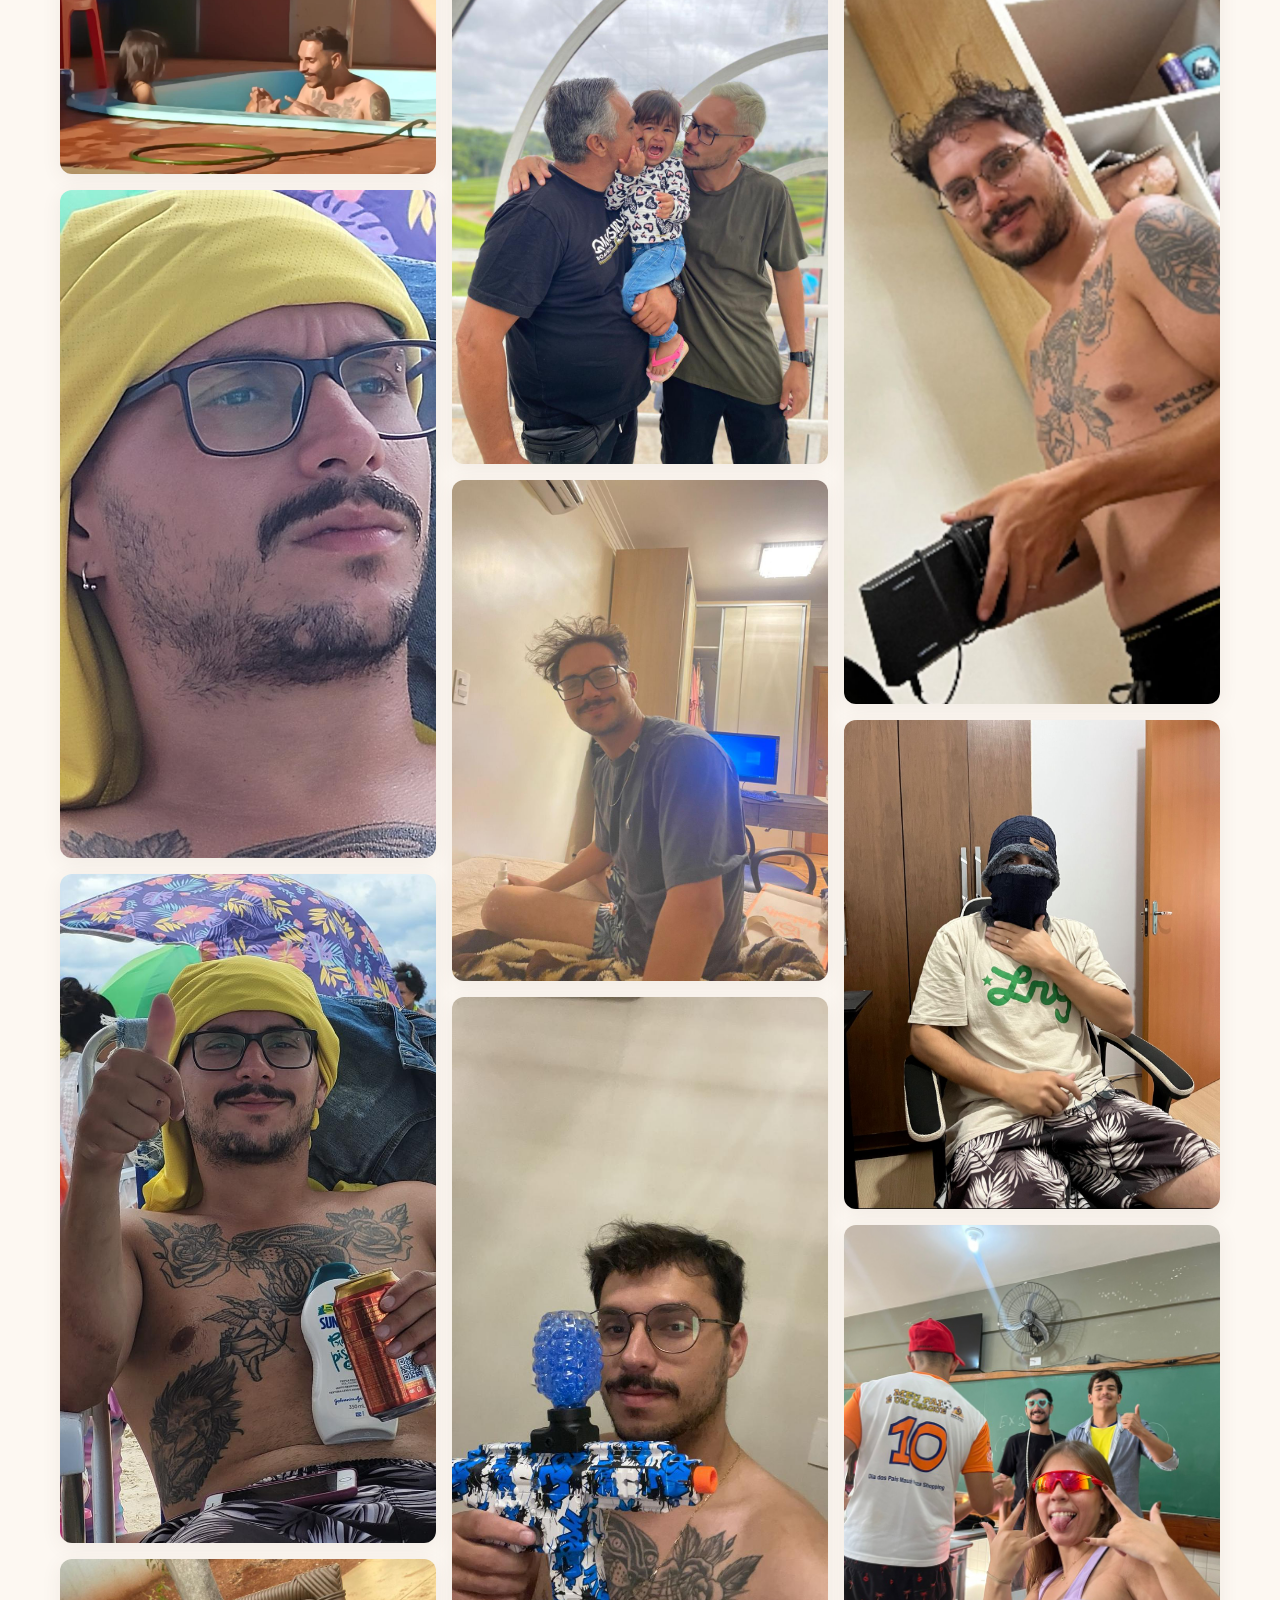
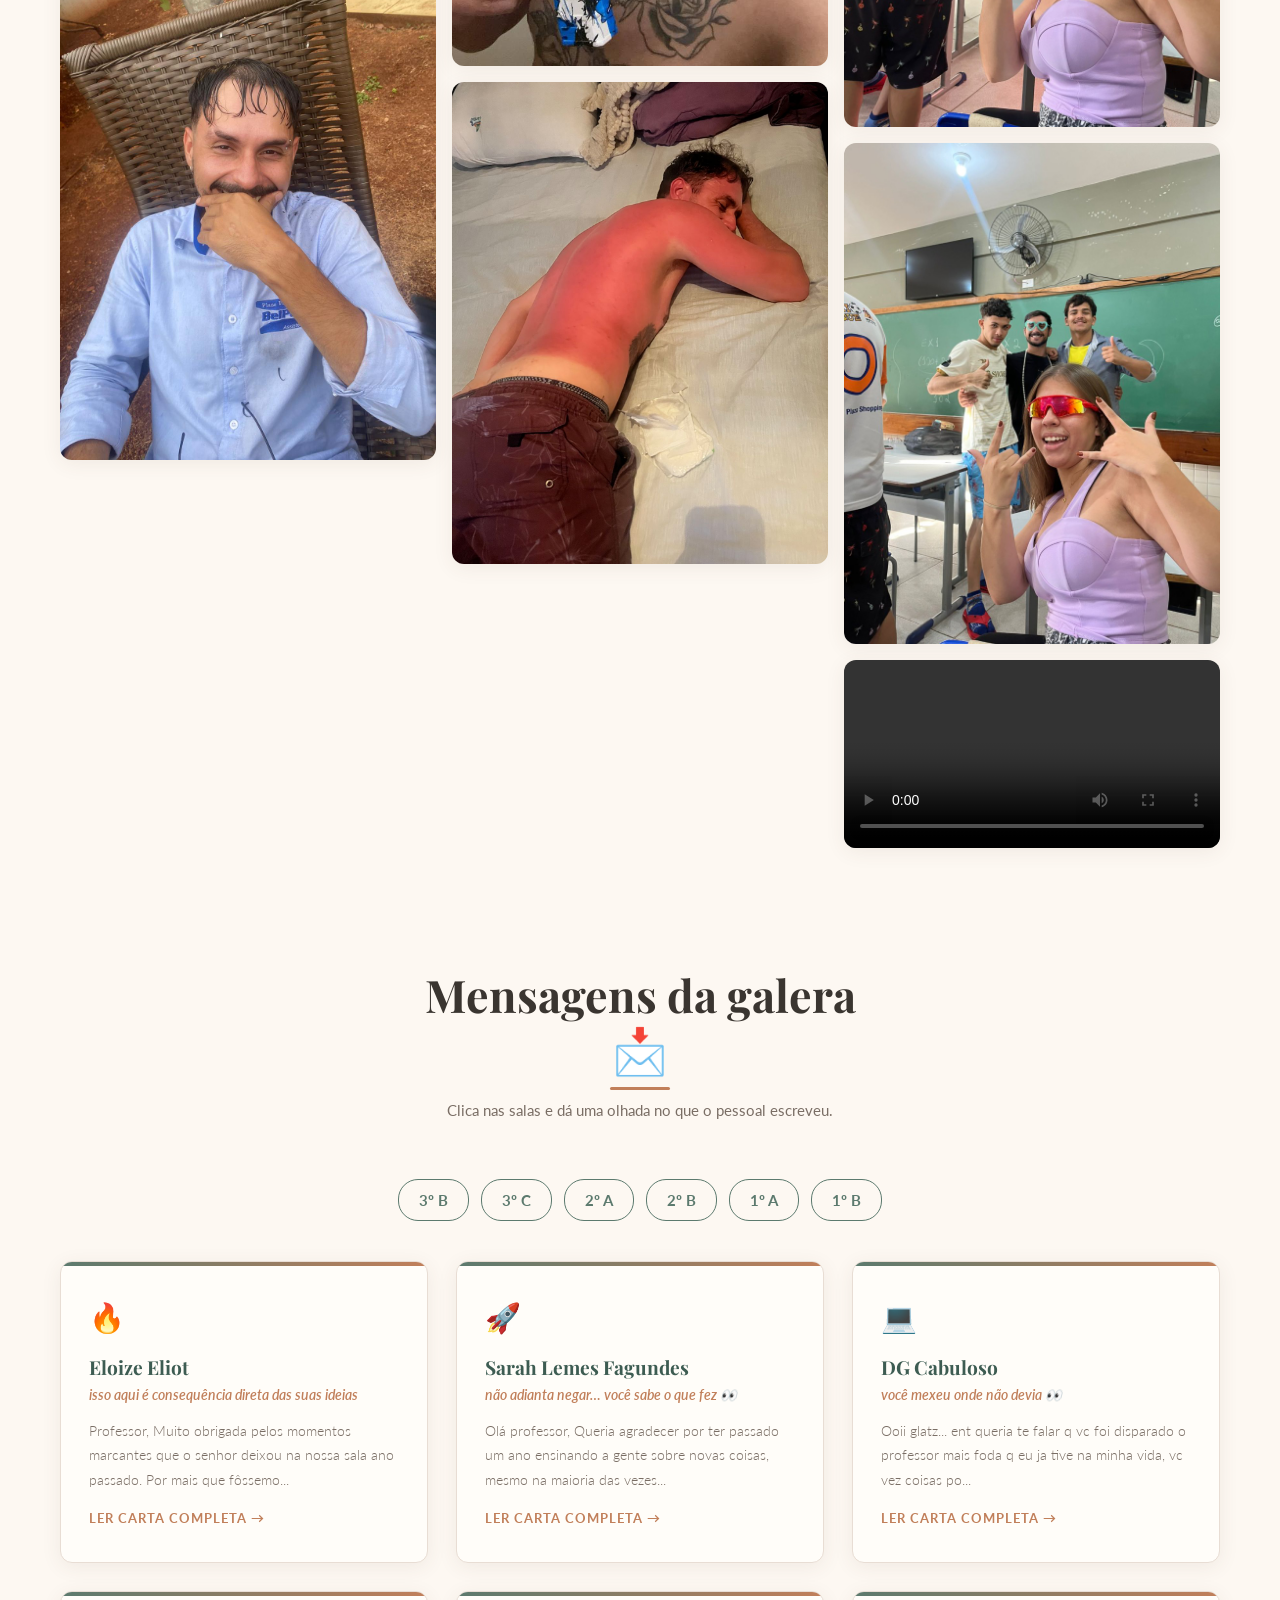
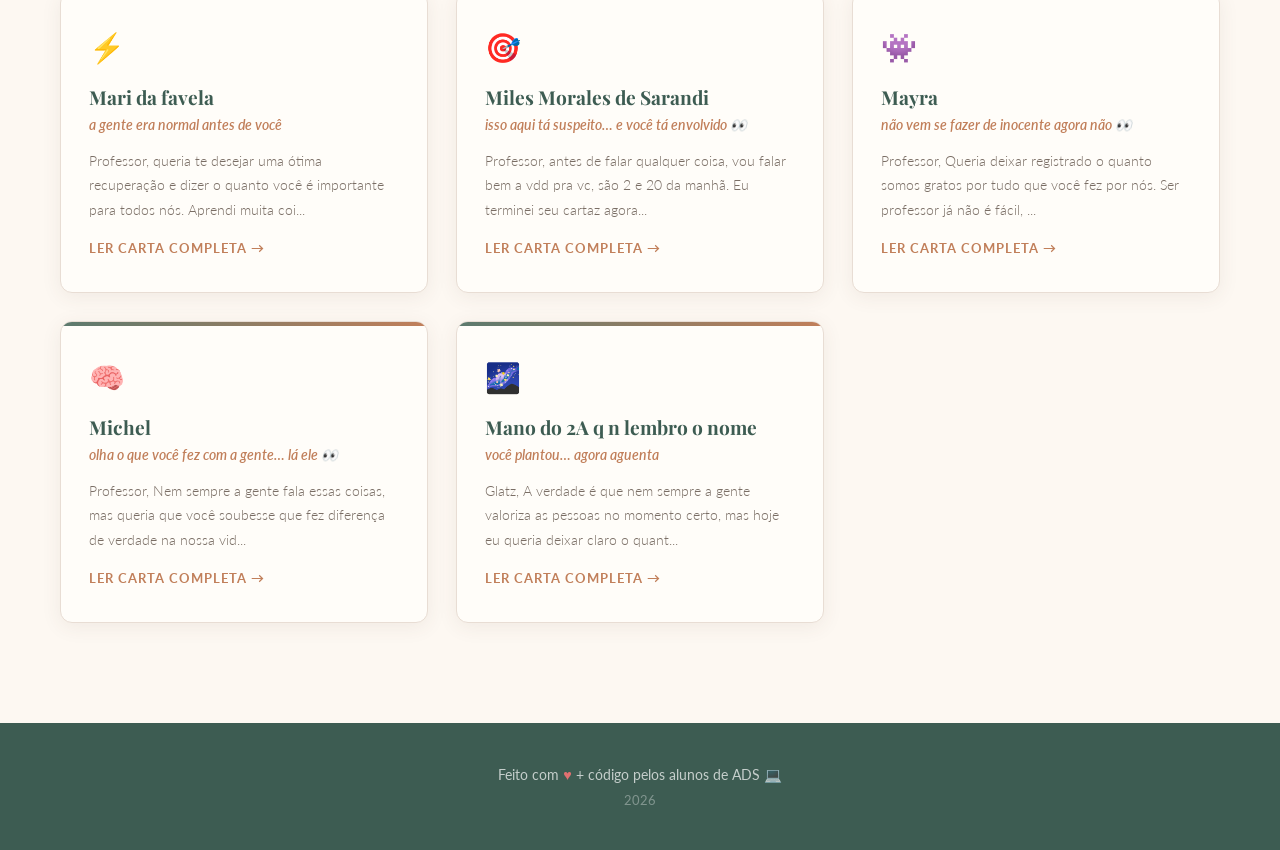
==== commit 2f298bd2: "Add files via upload" ====
--- a/index.html
+++ b/index.html
@@ -123,6 +123,7 @@
             <a href="salas/sala-2a.html" class="botao-sala">2º A</a>
             <a href="salas/sala-2b.html" class="botao-sala">2º B</a>
             <a href="salas/sala-1a.html" class="botao-sala">1º A</a>
+            <a href="salas/sala-1b.html" class="botao-sala">1º B</a>
         </nav>
 
         <!-- JS vai jogar as cartas aqui dentro -->
--- a/style.css
+++ b/style.css
@@ -320,6 +320,7 @@
     cursor: pointer;
     transition: all 0.3s ease;
     font-family: var(--fonte-corpo);
+    text-decoration: none; /* Remove o sublinhado padrão dos links */
 }
 
 .botao-sala:hover,
